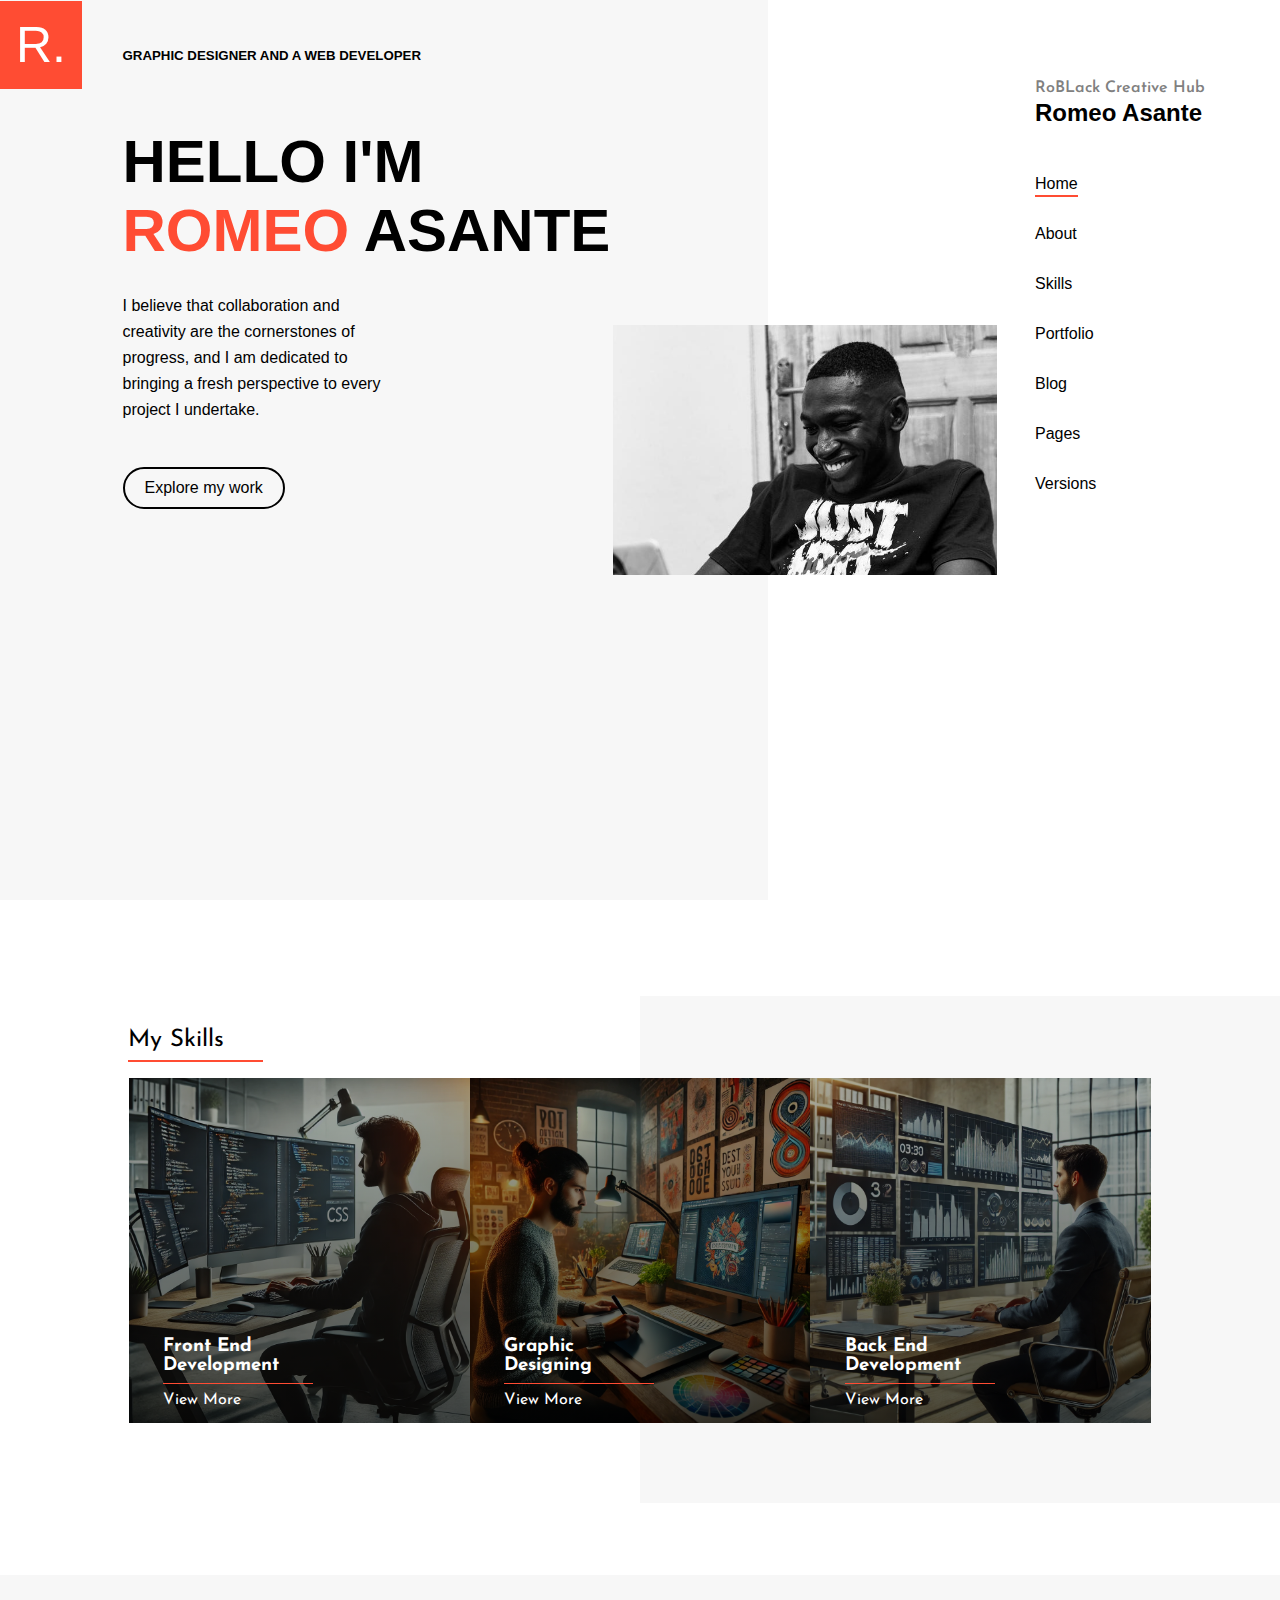
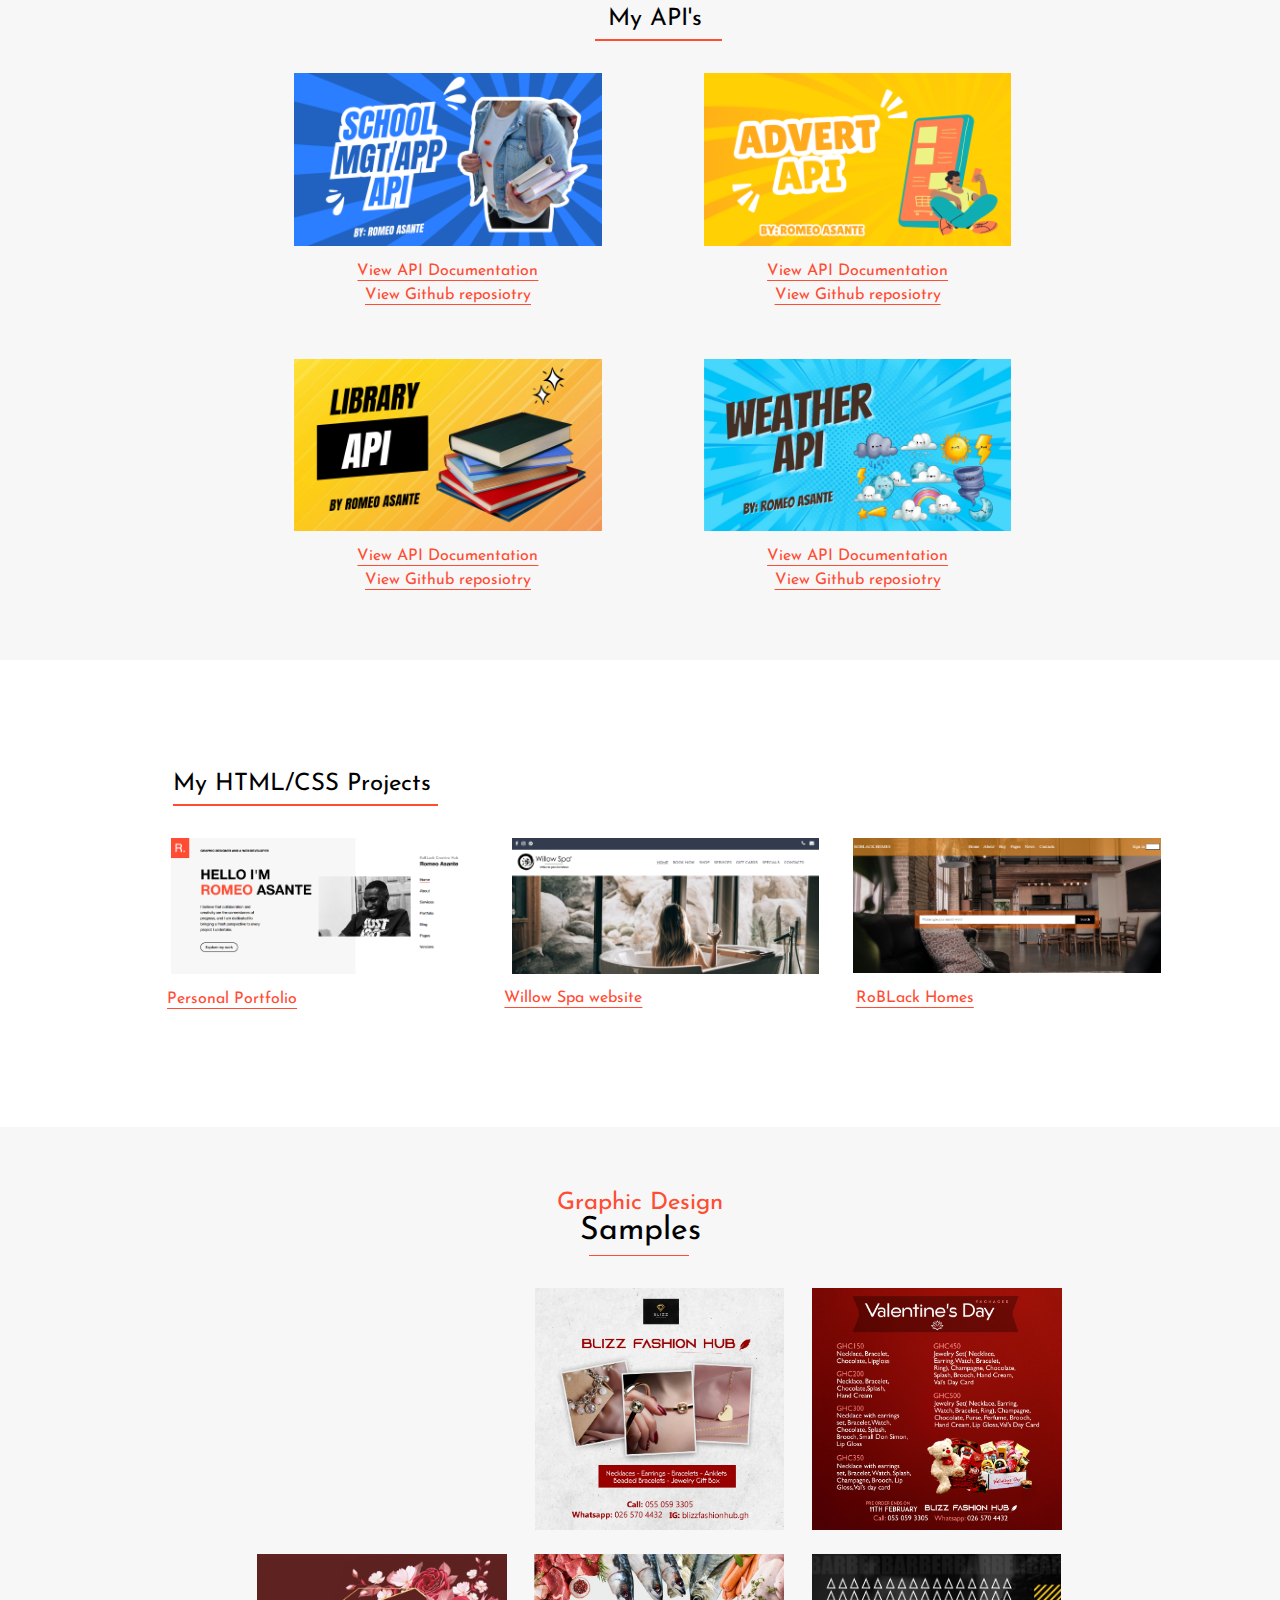
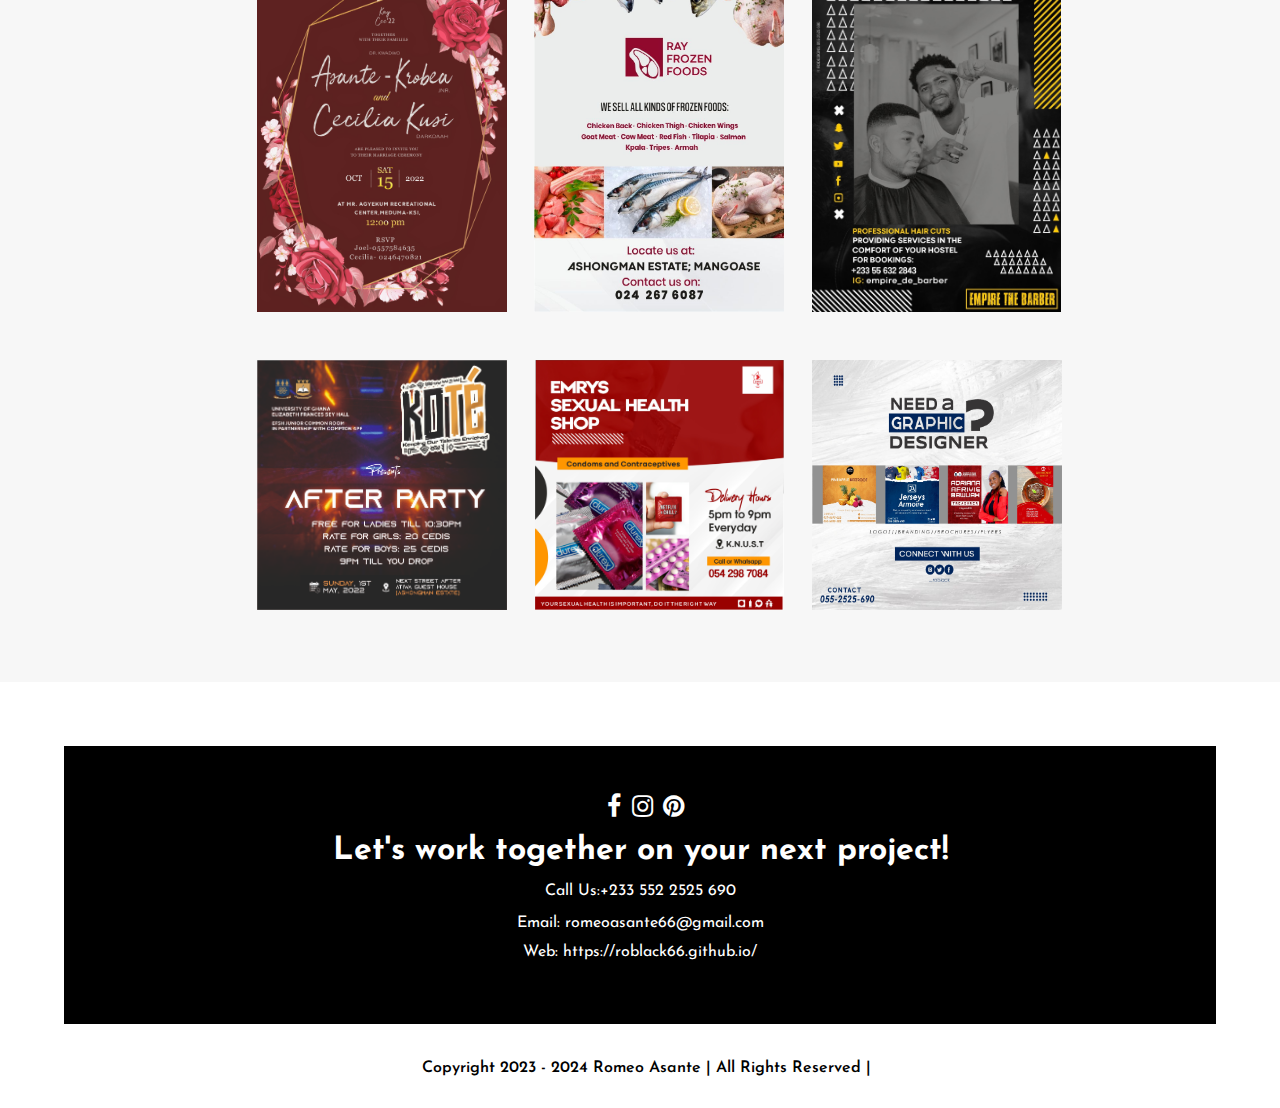
==== index.html @ 11f40201 "link target modified" ====
<!DOCTYPE html>
<html lang="en">

<head>
  <meta charset="UTF-8">
  <meta name="viewport" content="width=device-width, initial-scale=1.0">
  <link rel="stylesheet" href="./css/styles.css">
  <link href="https://fonts.cdnfonts.com/css/helvetica-neue-5" rel="stylesheet">
  <link href="https://fonts.googleapis.com/css2?family=Josefin+Sans:ital,wght@0,100..700;1,100..700&display=swap"
    rel="stylesheet">
  <link rel="stylesheet" href="https://cdnjs.cloudflare.com/ajax/libs/font-awesome/4.7.0/css/font-awesome.min.css">
  <title>Personal Portfolio</title>
</head>

<body>
  <section class="main-page">
    <div class="r-column">
      <span class="r-alphabet">R.</span>
    </div>
    <div class="text-column">
      <h5>GRAPHIC DESIGNER AND A WEB DEVELOPER</h5>
      <h1>HELLO I'M</h1>
      <h1> <span class="romeo">ROMEO</span> ASANTE</h1>
      <div class="brief-info">
        <p>I believe that collaboration and</p>
        <p>creativity are the cornerstones of</p>
        <p>progress, and I am dedicated to</p>
        <p>bringing a fresh perspective to every</p>
        <p>project I undertake.</p>
      </div>
      <button class="explore-work" onclick="document.getElementById('services').scrollIntoView({behavior: 'smooth'})">Explore my work</button>
    </div>
    <!-- <div class="hero-image-container"> -->
    <img class="hero-image" src="./assets/oerg.jpeg" alt="">
    <!-- </div> -->
    <div class="nav-column">
      <div class="creative">
        <h4>RoBLack Creative Hub</h4>
        <h2>Romeo Asante</h2>
      </div>
      <ul class="nav-items">
        <li class="list-item"><a href="#" class="active">Home</a></li>
        <li class="list-item"><a href="#">About</a></li>
        <li class="list-item"><a href="#">Skills</a></li>
        <li class="list-item"><a href="#">Portfolio</a></li>
        <li class="list-item"><a href="#">Blog</a></li>
        <li class="list-item"><a href="#">Pages</a></li>
        <li class="list-item"><a href="#">Versions</a></li>
      </ul>
    </div>
  </section>
  <!-- <section class="about-me">
    <img class="about-me-img" src="./assets/office img.jpeg" alt="">
    <div class="about-me-text">
      <h2>About me</h2>
      Hello I'm Romeo, a passionate web developer with a keen eye for creating beautiful and functional websites. with 2
      years of experience in the industry, i specialize in front-end development and love bringing designs to life.
    </div>
  </section> -->
  <section class="our-services" id="services">
    <h2>My Skills</h2>
    <hr class="skills-hr">
    <div class="three-images">
      <div class="img1">
        <a href="#front-end-projects">
          <div class="gradient"></div>
          <div class="text-overlay">
            <h3>Front End</h3>
            <h3>Development</h3>
            <hr>
            <p>View More</p>
          </div>
          <img class="zoom" src="./assets/img6.webp" alt="">
        </a>
      </div>
      <div class="img2">
        <a href="#graphic-design">
          <div class="gradient"></div>
          <div class="text-overlay">
            <h3>Graphic</h3>
            <h3>Designing</h3>
            <hr>
            <p>View More</p>
          </div>
          <img class="zoom" src="./assets/img7.png" alt="">
        </a>
      </div>
      <div class="img3">
        <a href="#backend-apis">
          <div class="gradient"></div>
          <div class="text-overlay">
            <h3>Back End</h3>
            <h3>Development</h3>
            <hr>
            <p>View More</p>
          </div>
          <img class="zoom" src="./assets/img10.webp" alt="">
        </a>
      </div>
    </div>
  </section>
  <div class="main-main" id="backend-apis">
    <div class="dev-main">
      <h2>My API's</h2>
      <hr class="services-hr">
      <div class="dev-port">
        <div class="first-dev">
          <img src="./assets/Blue White Modern Shocking YouTube Thumbnail.png" alt="">
          <a href="https://documenter.getpostman.com/view/39689182/2sAY547KNC" target="_blank">View API Documentation</a>
          <a href="https://github.com/Team-Skemishis/School-App-Backend" target="_blank">View Github reposiotry</a>
        </div>
        <div class="second-dev">
          <img src="./assets/Orange White Modern Daily Podcast YouTube Thumbnail.png" alt="">
          <a href="https://roblack66.github.io/willow-spa/" target="_blank">View API Documentation</a>
          <a href="https://github.com/web-architectx/advert-app-back" target="_blank">View Github reposiotry</a>
        </div>
        <div class="third-dev">
        </div>
      </div>
    </div>
    <div class="dev-main">
      <div class="dev-port">
        <div class="first-dev">
          <img src="./assets/Yellow and Black Modern How To Make YouTube Thumbnail.png" alt="">
          <a href="https://roblack66.github.io/" target="_blank">View API Documentation</a>
          <a href="https://github.com/web-architectx/library-app-backend" target="_blank">View Github reposiotry</a>
        </div>
        <div class="second-dev">
          <img src="./assets/Blue Minimalist YouTube Thumbnail.png" alt="">
          <a href="https://roblack66.github.io/willow-spa/" target="_blank"> View API Documentation</a>
          <a href="https://github.com/roblack66/ro-weather" target="_blank">View Github reposiotry</a>
        </div>
        <div class="third-dev">
        </div>
      </div>
    </div>
  </div>
  <div class="dev-main-project" id="front-end-projects">
    <h2>My HTML/CSS Projects</h2>
    <hr class="services-hr-project">
    <div class="dev-port-project">
      <div class="first-dev-project">
        <img src="./assets/Screenshot 2024-10-26 121437.png" alt="">
        <a href="https://roblack66.github.io/" target="_blank">Personal Portfolio</a>
      </div>
      <div class="second-dev-project">
        <img src="./assets/Screenshot 2024-10-26 121211.png" alt="">
        <a href="https://roblack66.github.io/willow-spa/" target="_blank">Willow Spa website</a>
      </div>
      <div class="third-dev-project">
        <img src="./assets/Screenshot 2024-10-26 121407.png" alt="">
        <a href="https://roblack66.github.io/real-estate-landing-page/" target="_blank">RoBLack Homes</a>
      </div>
    </div>
  </div>
  <section class="flyer-port" id="graphic-design">
    <h2>Graphic Design</h2>
    <h1>Samples</h1>
    <hr class="gallery-hr">
    <div class="main-set">
      <div class="first-set">
        <img class="port-image" src="./assets/p1.jpg" alt="">
        <img class="port-image" src="./assets/p2.jpg" alt="">
        <img class="port-image" src="./assets/SEFINI.jpg" alt="">
      </div>
      <div class="third-set">
        <img class="port-image-tall" src="./assets/p9.jpg" alt="">
        <img class="port-image-tall" src="./assets/p4.jpeg" alt="">
        <img class="port-image-tall" src="./assets/p5.JPG" alt="">
      </div>
      <div class="first-set">
        <img class="port-image" src="./assets/REYE.jpg" alt="">
        <img class="port-image" src="./assets/TRHRTHTR.jpg" alt="">
        <img class="port-image" src="./assets/p3.jpeg" alt="">
      </div>



    </div>


  </section>






  <section class="contact-us">
    <div class="social-icons">
      <a href="#" class="social-icons" target="_blank"><i class="fa fa-facebook-f" style="font-size:25px;color:white"></i></i></a>
      <a href="#" class="social-icons" target="_blank"><i class="fa fa-instagram" style="font-size:25px;color:white"></i></a>
      <a href="#" class="social-icons" target="_blank"><i class="fa fa-pinterest" style="font-size:25px;color:white"></i></a>
    </div>
    <h1>Let's work together on your next project!</h1>
    <p>Call Us:+233 552 2525 690</p>
    <p class="mail">Email: romeoasante66@gmail.com</p>
    <a href="https://roblack66.github.io/" target="_blank">Web: https://roblack66.github.io/</a>
  </section>
  <footer>
    <div class="f-info">
      <p>Copyright 2023 - 2024 Romeo Asante | All Rights Reserved |</p>
      <!-- <div class="social-icons">
          <a href="#" class="social-icons"><i class="fa fa-facebook-f" style="font-size:20px;color:black"></i></i></a>
          <a href="#" class="social-icons"><i class="fa fa-instagram" style="font-size:20px;color:black"></i></a>
          <a href="#" class="social-icons"><i class="fa fa-pinterest" style="font-size:20px;color:black"></i></a>
        </div> -->
    </div>
  </footer>
</body>

</html>
---- css/styles.css ----
* {
    margin: 0;
    padding: 0;

}

html, body {
    max-width: 100%;
    overflow-x: hidden;
}

.main-page {
    display: flex;
    justify-content: space-between;
    width: 100%;
    height: 100vh;
    font-family: 'Helvetica Neue', sans-serif;
    background: linear-gradient(to right, #F7F7F7 60%, white 40%);
    position: relative;
} 

.r-column{
    width: 10%;
    /* background-color: #F7F7F7; */
    padding-top: 1rem;
}

.r-alphabet{
    background-color: #FF4C33;
    font-size: 50px;
    padding-right: 1rem;
    padding-left: 1rem;
    padding-top: 1rem;
    padding-bottom: 1rem;
    color: white;

}

.text-column {
    width: 40%;
    /* background-color: #F7F7F7; */
    position: relative;
    z-index: 2;
}

.romeo{
    color: #FF4C33;
}


.hero-image{
    width: 30%;
    object-fit:contain;
    justify-content: left;
    margin: auto;
    margin-right:3% ;
    

}

.hero-image img{
    width: 100%;
    
}

.nav-column {
    width: 20%;
    /* background-color: F7F7F7; */
    justify-content: left;
    /* background-color: white; */
}

.nav-column h2{
    /* margin-bottom: 3rem; */
    /* margin-top: 6rem; */
}

.creative{
    margin-bottom: 3rem;
    margin-top: 5rem;
}

.creative h4{
    color: gray;
    padding-bottom: 0.2rem;
    font-family: "Josefin Sans", sans-serif;
    font-optical-sizing: auto;
    font-weight: 600;
    font-style: normal;
}

.nav-column a{
    text-decoration: none;
    color: black;
}

.list-item{
    list-style-type: none;
    padding-bottom: 2rem;
}

.list-item a{
    position: relative;
}

.list-item a::after {
    content: ''; /* Empty content for the underline */
    display: block;
    width: 0; /* Initially no width */
    height: 2px; /* Height of the underline */
    background-color: #FF4C33; /* Color of the underline */
    transition: width 0.3s; /* Smooth transition */
    position: absolute;
    bottom: -5px; /* Position at the bottom of the link */
    left: 0;
  }

  .nav-items .list-item a:hover::after,
.nav-items .list-item a.active::after {
  width: 100%; /* Full width on hover or when active */
}

.nav-items .list-item a.active {
    color:  #000000; /* Change color of active link */
  }

.text-column h5{
    padding-top: 3rem;
    padding-bottom: 4rem;
}

.text-column h1{
    font-size: 45pt;
}

.text-column p{
    padding-bottom: 0.5rem;
}

.brief-info{
    padding-top: 2rem;
    padding-bottom: 2.5rem;
}

.explore-work{
    background-color: #F7F7F7;
    padding: 10px 20px;
    font-size: 16px;
    border: 2px solid #000;
    background-color: transparent;
    color: #000;
    border-radius: 30px;
    cursor: pointer;
    transition: background-color 0.3s ease, color 0.3s ease;
    font-family:'Helvetica Neue', sans-serif;
}

.explore-work:hover{
    opacity: 0.9;
    transform: scale(1.1);
    transition: 1.5s ease;
}

/* .about-me{
    display: flex;
    width: 100%;
    margin-top: 6rem;
    background-color: #F7F7F7;
    padding-top: 3rem;
    padding-bottom: 3rem;
} */

/* .about-me-text{
    width: 50%;
    margin-right: 5%;
    
}

.about-me-img{
    display: flex;
    width: 50%;
    margin-left: 5%;
    object-fit: contain;
    height: 70vh;
    
} */

.our-services{
    background: linear-gradient(to right, white 50%, #F7F7F7 50%);
    margin-top: 6rem;
    padding-bottom: 5rem;
    padding-top: 2rem;
    margin-bottom: 4.5rem;
}

.our-services h2{
    padding-left: 10%;
    /* padding-bottom: 3rem; */
    font-family: "Josefin Sans", sans-serif;
    font-optical-sizing: auto;
    font-weight: 400;
    font-style: normal;
}

.three-images{
    display: flex;
    width: 80%;
    object-fit: contain;
    justify-content: center;
    margin: auto;
    /* position: relative; 
    justify-content: center; */
}

.three-images img{
    width: 100%;
    height: 65vh;
}

.img1{
    width: 33.3%;
    object-fit: contain;
    position: relative;
    

}

.img1 img {
    height: 100%;
}

.img2{
    width: 33.3%;
    object-fit: contain;
    position: relative;
}

.img2 img {
    height: 100%;
}

.img3{
    width: 33.3%;
    object-fit: contain;
    position: relative;
}

.img3 img {
    height: 100%;
}

.text-overlay{
    position: absolute;
    bottom: 0;
    left: 10%;
    right: 0;
    top: 75%;
    color: white;
    font-family: "Josefin Sans", sans-serif;
    font-optical-sizing: auto;
    font-weight: 400;
    font-style: normal;
    z-index: 2;
   
}

.gradient{
    position: absolute;
    bottom: 0;
    left: 0;
    right: 0;
    height: 100%;
    background: linear-gradient(0deg, rgba(0, 0, 0, 0.699),rgba(0, 0, 0, 0.322));
    z-index: 1;
}

.img1:hover{
    opacity: 0.9;
    transform: scale(0.9);
    transition: 1.5s ease;
}
.img2:hover{
    opacity: 0.9;
    transform: scale(0.9);
    transition: 1.5s ease;
}
.img3:hover{
    opacity: 0.9;
    transform: scale(0.9);
    transition: 1.5s ease;
}

.contact-us{
    background-color: black;
    text-align: center;
    padding-bottom: 4rem;
    padding-top: 3rem;
    color: white;
    font-family: "Josefin Sans", sans-serif;
    font-optical-sizing: auto;
    font-weight: 400;
    font-style: normal;
    width: 90%;
    justify-content: center;
    margin: auto;
}

.contact-us a{
    text-decoration: none;
    color: white;
}

.contact-us p{
    padding-top: 1rem;
}

.mail{
    margin-bottom: 0.8rem;
}

hr{
    border: none;
    border-top: 1px solid #FF4C33;
    width: 150px;
    margin-top: 0.5rem;
}

.text-overlay p{
    margin-top: 0.5rem;
}

.f-info{
    background-color: white;
    padding-bottom: 2rem;
    font-family: "Josefin Sans", sans-serif;
    font-optical-sizing: auto;
    font-weight: 600;
    font-style: normal;
    display: flex;
    justify-content: space-between;
    padding-top: 2.3rem;
    padding-left: 33%;
    padding-right: 30%;
    color: #000;
}

.social-icons{
    padding-bottom: 1rem;
    padding-left: 0.5%;
}

.main-set{
    margin-top: 1rem;
}

.first-set{
    display: flex;
    justify-content:space-around;
    width: 65%;
    object-fit: contain;
    margin-left: 20%;
    margin-bottom: 1.5rem;
    padding-top: 1rem;


}

.first-set img{
    padding-right: 3%;
}

.third-set{
    display: flex;
    justify-content: space-around;
    object-fit: contain;
    width: 65%;
    margin-left: 19%;
}

.third-set img{
    padding-bottom: 2rem;
}

.port-image{
    width: 30%;
}

.port-image-tall{
    width: 30%;
}

.flyer-port{
    background-color: #F7F7F7;
    padding-top: 4rem;
    padding-bottom: 3rem;
    margin-bottom: 4rem;
}

.flyer-port h1{
    text-align: center;
    font-family: "Josefin Sans", sans-serif;
    font-optical-sizing: auto;
    font-weight: 400;
    font-style: normal;
}

.flyer-port h2{
    font-family: "Josefin Sans", sans-serif;
    font-optical-sizing: auto;
    font-weight: 400;
    font-style: normal;
    text-align: center;
    color: #FF4C33;
}

.services-hr{
    border: none;
    border-top: 2.5px solid #FF4C33;
    width: 127px;
    margin-left: 46.5%;
    padding-bottom: 1rem;
}

.services-hr-project{
    border: none;
    border-top: 2.5px solid #FF4C33;
    width: 265px;
    margin-left: 13.5%;
    padding-bottom: 1rem;
}
.skills-hr{
    border: none;
    border-top: 2.5px solid #FF4C33;
    width: 135px;
    margin-left: 10%;
    padding-bottom: 1rem;
}

.gallery-hr{
    border: none;
    border-top: 1.5px solid #FF4C33;
    width: 100px;
    margin-left: 46%;
}

.dev-port{
    display: flex;
    justify-content: space-around;
    width: 80%;
    object-fit: contain;
    padding-left: 23%;
    padding-top: 1rem;
}

.dev-port-project{
    display: flex;
    justify-content: space-around;
    width: 80%;
    object-fit: contain;
    /* padding-left: 23%; */
    padding-top: 1rem;
}

.dev-port a{
    display: block;
    padding-bottom: 0.5rem;
}
.dev-port-project a{
    display: block;
    padding-bottom: 0.5rem;
    margin-left: 40%;
}

.dev-port img{
    width: 100%;
    padding-bottom: 0.8rem; 
}
.dev-port-project img{
    width: 100%;
    padding-bottom: 0.8rem; 
    margin-left: 50%;
}

.first-dev{
    width: 30%;
    padding-right: 10%;
    object-fit: contain;
}
.first-dev-project{
    width: 30%;
    object-fit: contain;
}
.second-dev{
    width: 30%;
    object-fit: contain;
}
.second-dev-project{
    width: 30%;
    object-fit: contain;
}
.third-dev{
    width: 30%;
    object-fit: contain;
}
.third-dev-project{
    width: 30%;
    object-fit: contain;
}

.dev-main{
    margin-bottom: 2rem;

    
    
}

.main-main{
    margin-bottom: 7rem;
    padding-bottom: 2rem;
    padding-top: 2rem;
    background: linear-gradient(to right, #F7F7F7 60%, #F7F7F7 40%)
}

.dev-main-project{
    margin-bottom: 7rem;
    
}

.dev-main h1{
    text-align: left;
    font-family: "Josefin Sans", sans-serif;
    font-optical-sizing: auto;
    font-weight: 400;
    font-style: normal;
}
.dev-main-project h1{
    text-align: left;
    font-family: "Josefin Sans", sans-serif;
    font-optical-sizing: auto;
    font-weight: 400;
    font-style: normal;
}

.dev-main a{
    list-style-type: none;
    /* text-decoration: none; */
    font-family: "Josefin Sans", sans-serif;
    font-optical-sizing: auto;
    font-weight: 400;
    font-style: normal;
    text-align: center;
    color: #FF4C33;
    text-underline-offset: 0.3rem;
}
.dev-main-project a{
    list-style-type: none;
    /* text-decoration: none; */
    font-family: "Josefin Sans", sans-serif;
    font-optical-sizing: auto;
    font-weight: 400;
    font-style: normal;
    text-align: center;
    color: #FF4C33;
    text-underline-offset: 0.3rem;
}

.dev-main h2{
    padding-left: 10%;
    /* padding-bottom: 3rem; */
    font-family: "Josefin Sans", sans-serif;
    font-optical-sizing: auto;
    font-weight: 400;
    font-style: normal;
    padding-left: 47.5%;
}

.dev-main-project h2{
    padding-left: 13.5%;
    /* padding-bottom: 3rem; */
    font-family: "Josefin Sans", sans-serif;
    font-optical-sizing: auto;
    font-weight: 400;
    font-style: normal;
    /* padding-left: 47.5%; */
}

/* Add these media queries at the end of your existing CSS file */

/* For tablets and smaller desktops (max-width: 1024px) */
@media screen and (max-width: 1024px) {
    .main-page {
        flex-direction: column;
        height: auto;
        background: #F7F7F7;
    }

    .r-column, .nav-column {
        width: 100%;
        text-align: center;
        padding: 1rem 0;
    }

    .text-column {
        width: 90%;
        margin: 0 auto;
        text-align: center;
    }

    .hero-image {
        width: 60%;
        margin: 2rem auto;
    }

    .three-images {
        flex-direction: column;
        width: 90%;
    }

    .img1, .img2, .img3 {
        width: 100%;
        margin-bottom: 2rem;
    }

    .dev-port, .dev-port-project {
        flex-direction: column;
        padding-left: 0;
        width: 90%;
        margin: 0 auto;
    }

    .first-dev, .second-dev, .third-dev,
    .first-dev-project, .second-dev-project, .third-dev-project {
        width: 100%;
        margin-bottom: 2rem;
    }

    .dev-port-project img {
        margin-left: 0;
    }

    .dev-port-project a {
        margin-left: 0;
        text-align: center;
    }

    .first-set, .third-set {
        flex-direction: column;
        width: 90%;
        margin: 0 auto;
    }

    .port-image, .port-image-tall {
        width: 100%;
        margin-bottom: 1rem;
    }

    .f-info {
        padding-left: 5%;
        padding-right: 5%;
        width: 90%;
        flex-wrap: wrap;
        justify-content: center;
    }

    .dev-port, .dev-port-project {
        width: 90%;
        margin: 0 auto;
        padding: 0;
    }

    .dev-main-project img {
        width: 100%;
        margin-left: 0;
    }

    .three-images img {
        height: auto;
    }
}

/* For mobile devices (max-width: 768px) */
@media screen and (max-width: 768px) {
    .text-column h1 {
        font-size: 32pt;
    }

    .nav-column {
        padding: 1rem;
    }

    .creative {
        margin-top: 2rem;
        margin-bottom: 2rem;
    }

    .nav-items {
        display: flex;
        flex-direction: column;
        align-items: center;
    }

    .list-item {
        padding-bottom: 1rem;
    }

    .f-info {
        padding: 1rem;
        text-align: center;
    }

    .services-hr, .skills-hr, .gallery-hr {
        margin-left: auto;
        margin-right: auto;
    }

    .our-services h2,
    .dev-main h2,
    .dev-main-project h2 {
        text-align: center;
        padding-left: 0;
    }

    .contact-us {
        width: 100%;
        padding: 2rem 0;
    }

    .main-page {
        padding: 1rem;
        width: auto;
    }

    .contact-us {
        width: auto;
        padding: 2rem 1rem;
    }

    .our-services {
        width: 100%;
        padding: 2rem 0;
    }
}

/* For very small devices (max-width: 480px) */
@media screen and (max-width: 480px) {
    .text-column h1 {
        font-size: 24pt;
    }

    .hero-image {
        width: 80%;
    }

    .explore-work {
        padding: 8px 16px;
        font-size: 14px;
    }

    .r-alphabet {
        font-size: 36px;
    }

    .f-info {
        font-size: 12px;
    }

    .text-column {
        padding: 0 1rem;
    }

    .services-hr-project, .services-hr {
        margin-left: auto;
        margin-right: auto;
        width: 80%;
    }
}

/* Fix for smooth scrolling on all devices */
html {
    scroll-behavior: smooth;
}

/* Fix for image links */
.img1 a, .img2 a, .img3 a {
    display: block;
    width: 100%;
    height: 100%;
    text-decoration: none;
    color: inherit;
}

/* Add these rules to maintain styling for the clickable area */
.img1 a {
    text-decoration: none;
    color: inherit;
    display: block;
    width: 100%;
    height: 100%;
    position: relative;
}

.img1 a:hover {
    cursor: pointer;
}

/* Ensure the gradient and text overlay work with the link */
.img1 a .gradient,
.img1 a .text-overlay {
    position: absolute;
}

/* Keep the hover effect working */
.img1:hover {
    opacity: 0.9;
    transform: scale(0.9);
    transition: 1.5s ease;
}

/* Add these rules to maintain styling for img2 clickable area */
.img2 a {
    text-decoration: none;
    color: inherit;
    display: block;
    width: 100%;
    height: 100%;
    position: relative;
}

.img2 a:hover {
    cursor: pointer;
}

/* Ensure the gradient and text overlay work with the link */
.img2 a .gradient,
.img2 a .text-overlay {
    position: absolute;
}

/* Keep the hover effect working */
.img2:hover {
    opacity: 0.9;
    transform: scale(0.9);
    transition: 1.5s ease;
}

/* Add these rules to maintain styling for img3 clickable area */
.img3 a {
    text-decoration: none;
    color: inherit;
    display: block;
    width: 100%;
    height: 100%;
    position: relative;
}

.img3 a:hover {
    cursor: pointer;
}

/* Ensure the gradient and text overlay work with the link */
.img3 a .gradient,
.img3 a .text-overlay {
    position: absolute;
}

/* Keep the hover effect working */
.img3:hover {
    opacity: 0.9;
    transform: scale(0.9);
    transition: 1.5s ease;
}
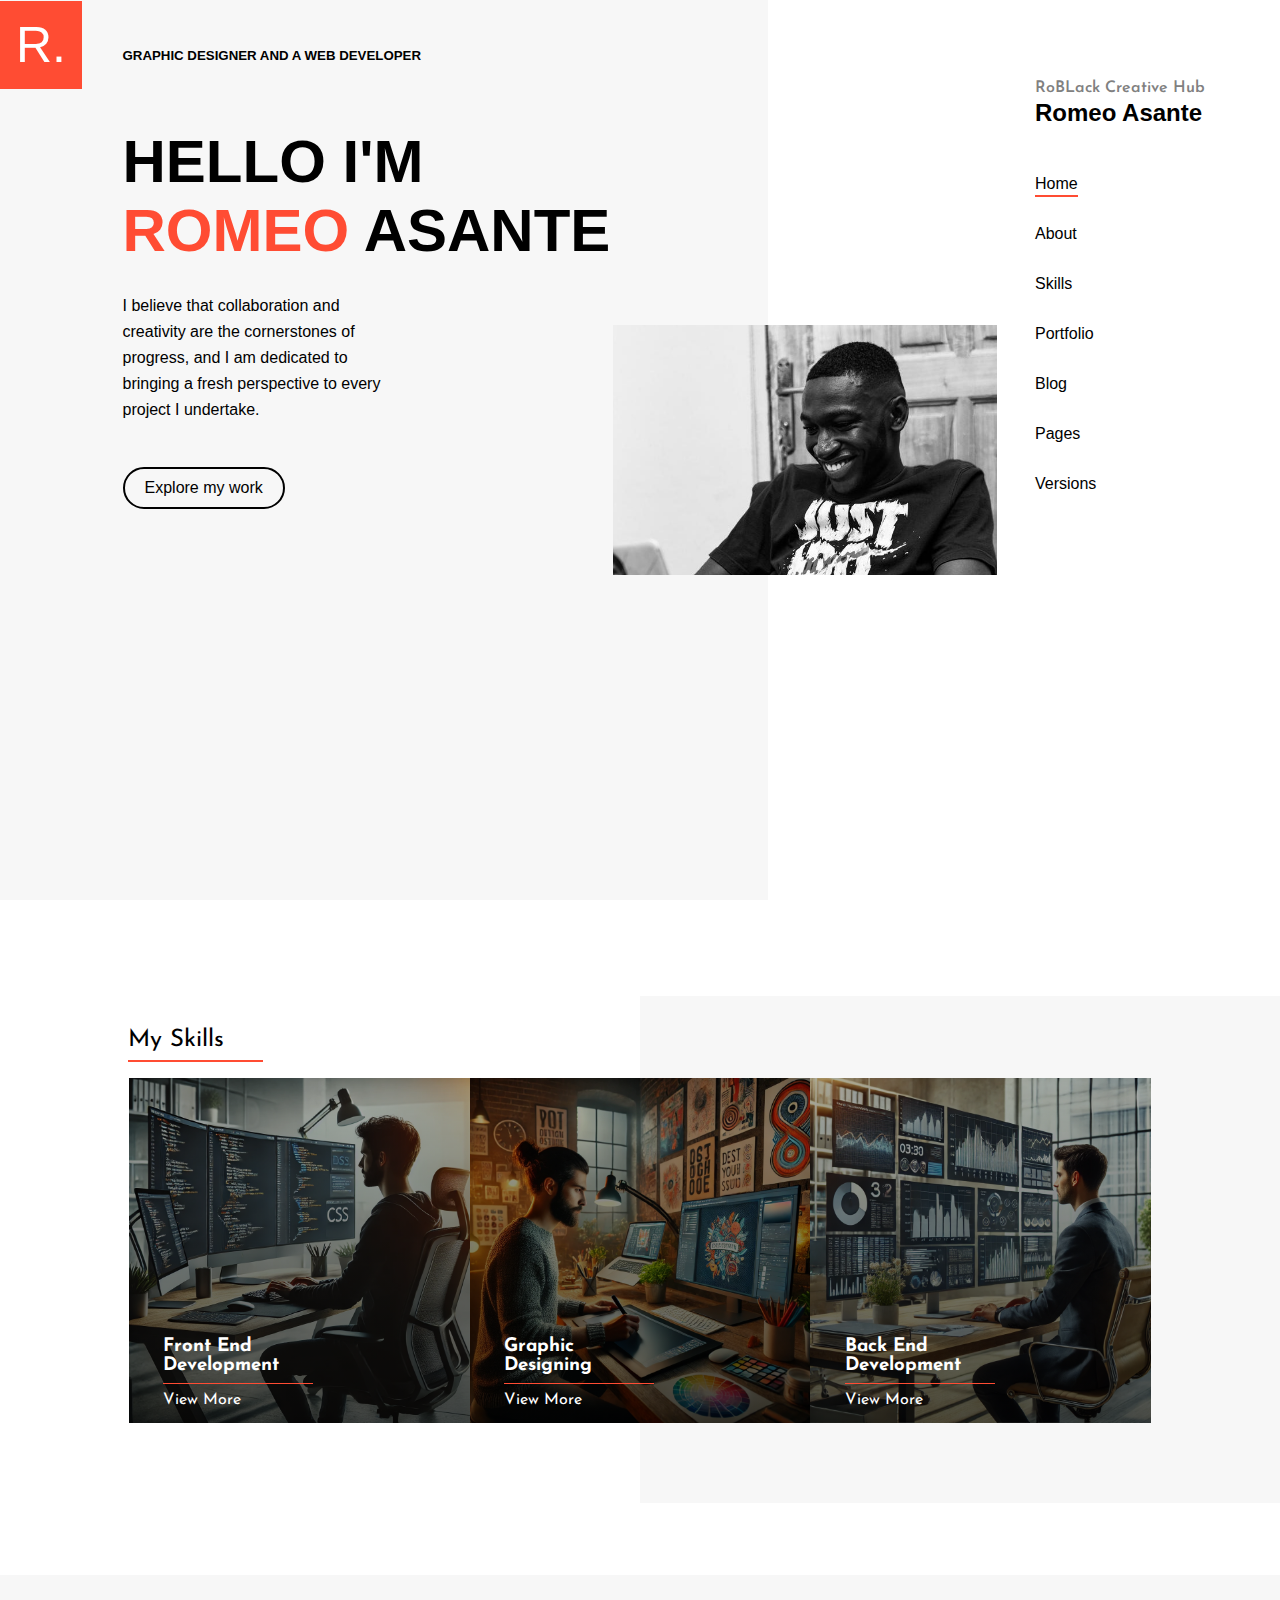
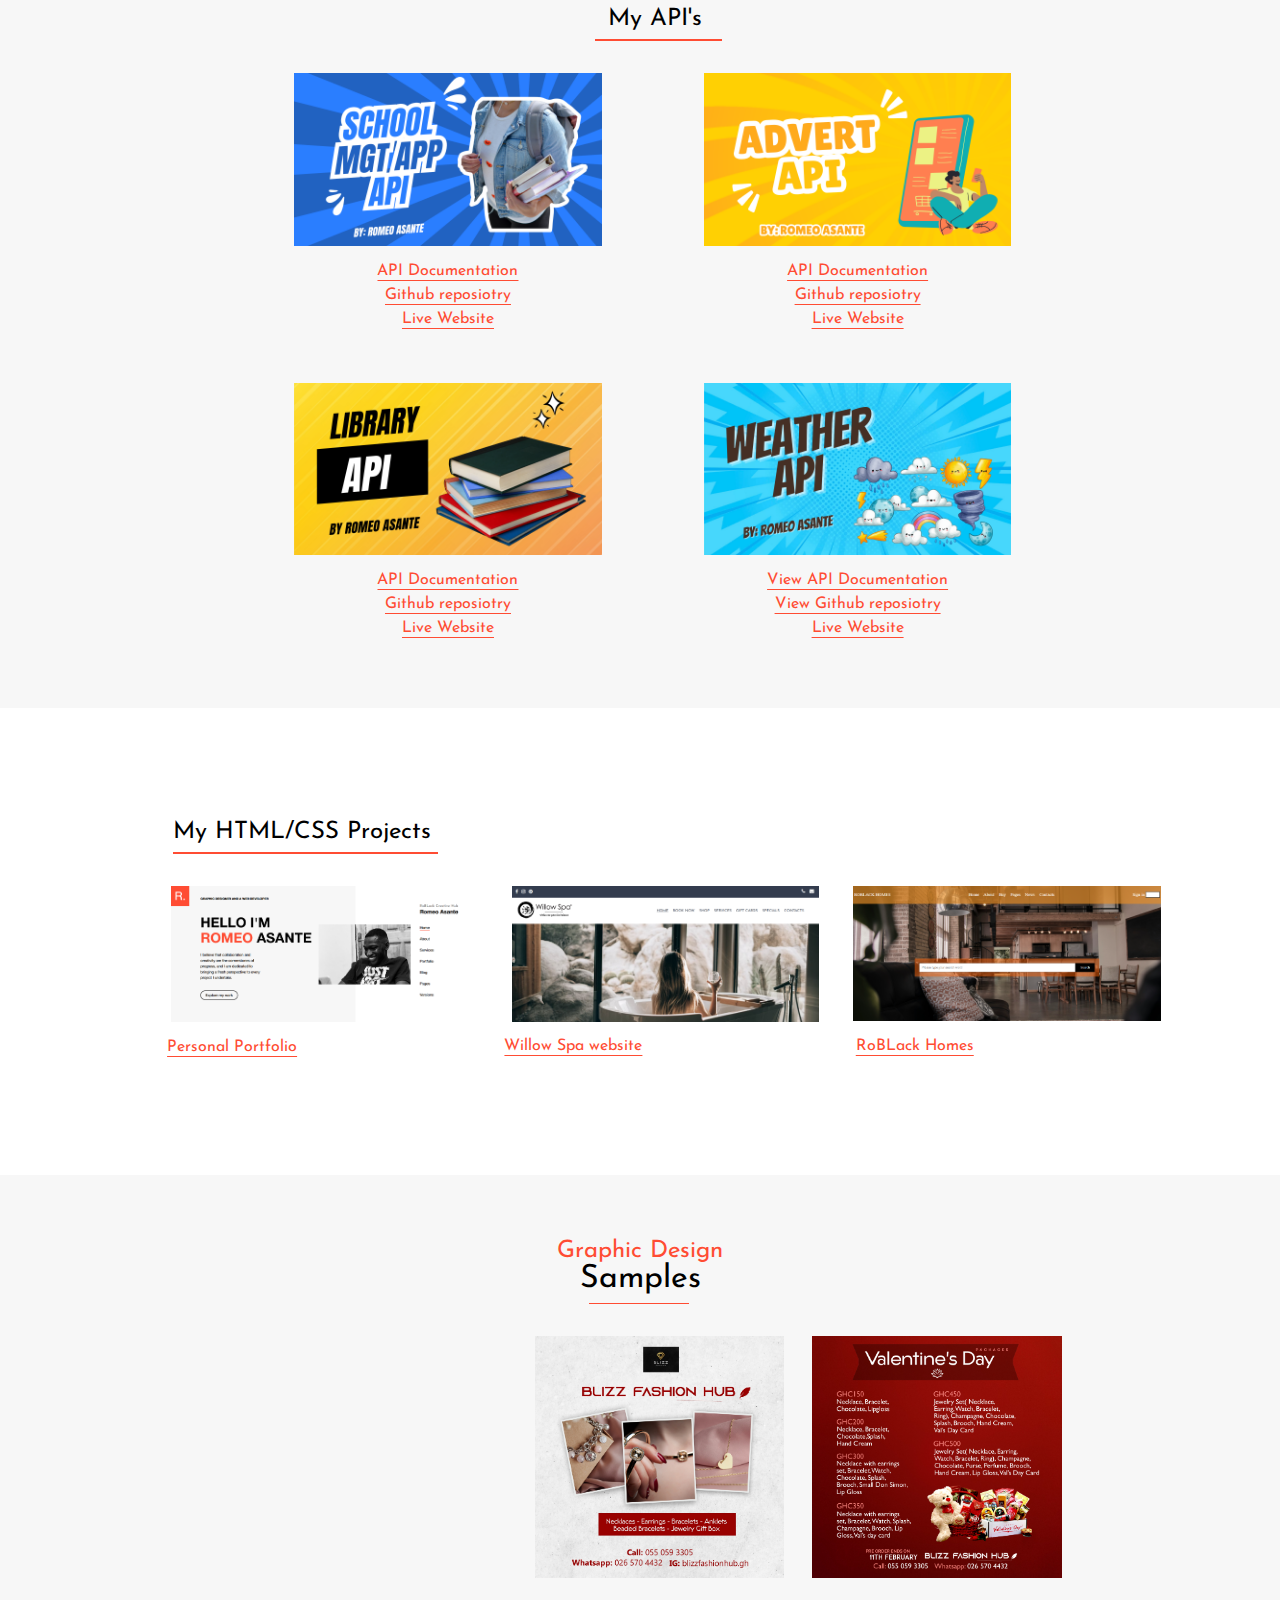
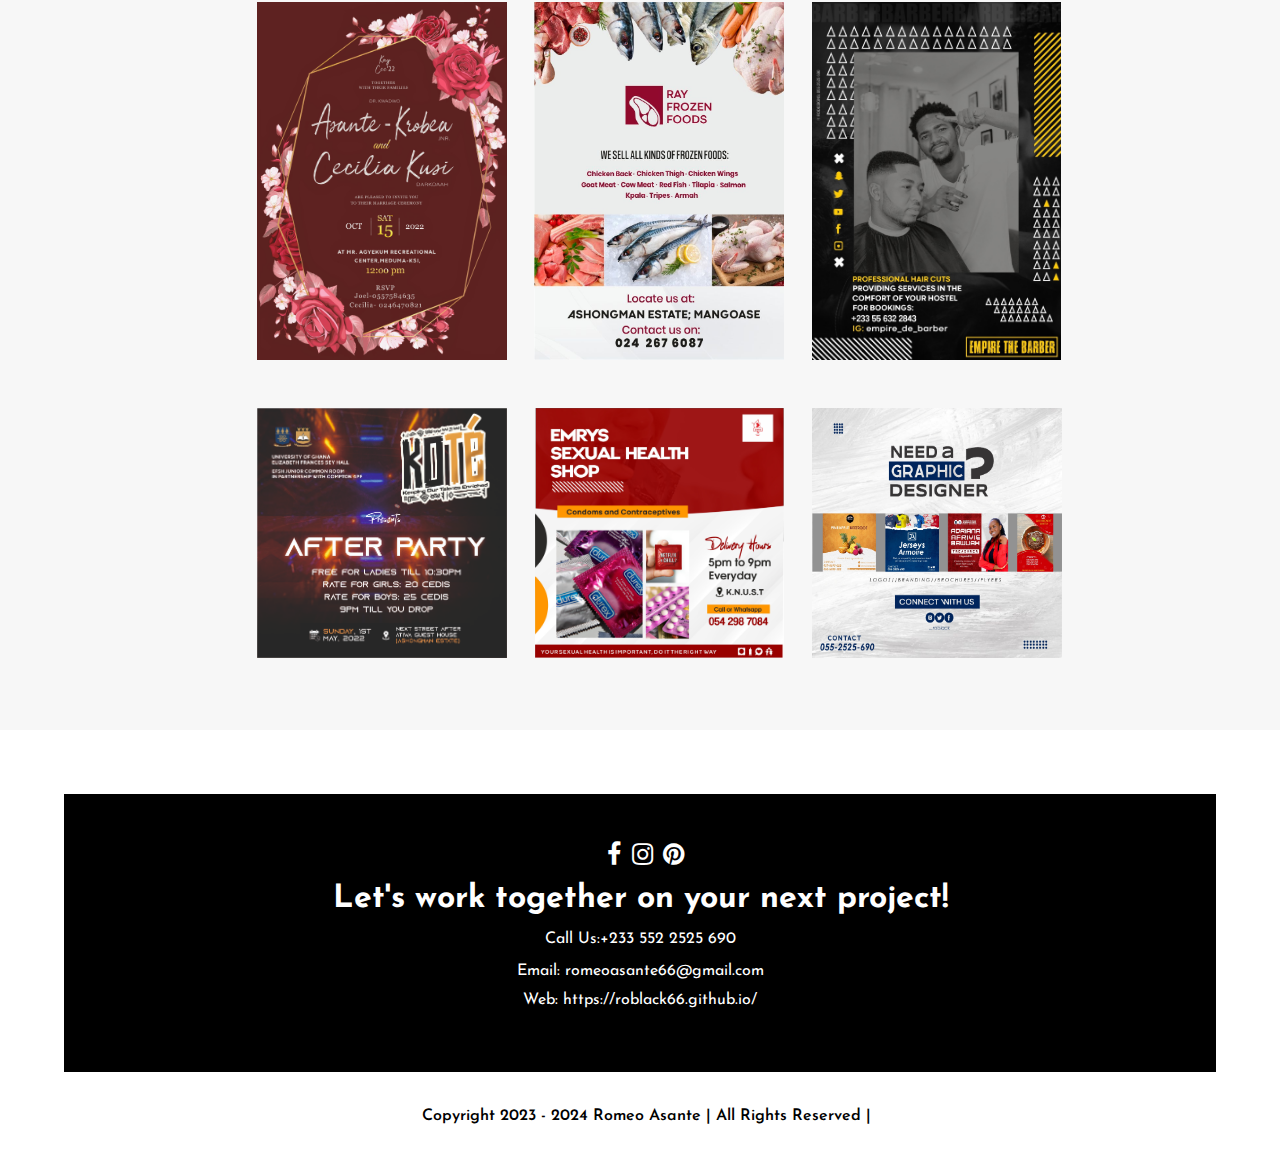
==== commit e824a194: "live website link added" ====
--- a/index.html
+++ b/index.html
@@ -106,13 +106,15 @@
       <div class="dev-port">
         <div class="first-dev">
           <img src="./assets/Blue White Modern Shocking YouTube Thumbnail.png" alt="">
-          <a href="https://documenter.getpostman.com/view/39689182/2sAY547KNC" target="_blank">View API Documentation</a>
-          <a href="https://github.com/Team-Skemishis/School-App-Backend" target="_blank">View Github reposiotry</a>
+          <a href="https://documenter.getpostman.com/view/39689182/2sAY547KNC" target="_blank">API Documentation</a>
+          <a href="https://github.com/Team-Skemishis/School-App-Backend" target="_blank">Github reposiotry</a>
+          <a href="https://schoolmgtwebapp.netlify.app/" target="_blank">Live Website</a>
         </div>
         <div class="second-dev">
           <img src="./assets/Orange White Modern Daily Podcast YouTube Thumbnail.png" alt="">
-          <a href="https://roblack66.github.io/willow-spa/" target="_blank">View API Documentation</a>
-          <a href="https://github.com/web-architectx/advert-app-back" target="_blank">View Github reposiotry</a>
+          <a href="https://documenter.getpostman.com/view/38771455/2sAXxY59Pj" target="_blank">API Documentation</a>
+          <a href="https://github.com/web-architectx/advert-app-back" target="_blank">Github reposiotry</a>
+          <a href="https://advert-app-mest.netlify.app" target="_blank">Live Website</a>
         </div>
         <div class="third-dev">
         </div>
@@ -122,13 +124,15 @@
       <div class="dev-port">
         <div class="first-dev">
           <img src="./assets/Yellow and Black Modern How To Make YouTube Thumbnail.png" alt="">
-          <a href="https://roblack66.github.io/" target="_blank">View API Documentation</a>
-          <a href="https://github.com/web-architectx/library-app-backend" target="_blank">View Github reposiotry</a>
+          <a href="https://documenter.getpostman.com/view/38771455/2sAYQgfng8" target="_blank">API Documentation</a>
+          <a href="https://github.com/web-architectx/library-app-backend" target="_blank">Github reposiotry</a>
+          <a href="https://github.com/web-architectx/library-app-backend" target="_blank">Live Website</a>
         </div>
         <div class="second-dev">
           <img src="./assets/Blue Minimalist YouTube Thumbnail.png" alt="">
           <a href="https://roblack66.github.io/willow-spa/" target="_blank"> View API Documentation</a>
           <a href="https://github.com/roblack66/ro-weather" target="_blank">View Github reposiotry</a>
+          <a href="https://roblack66.github.io/ro-weather/" target="_blank">Live Website</a>
         </div>
         <div class="third-dev">
         </div>
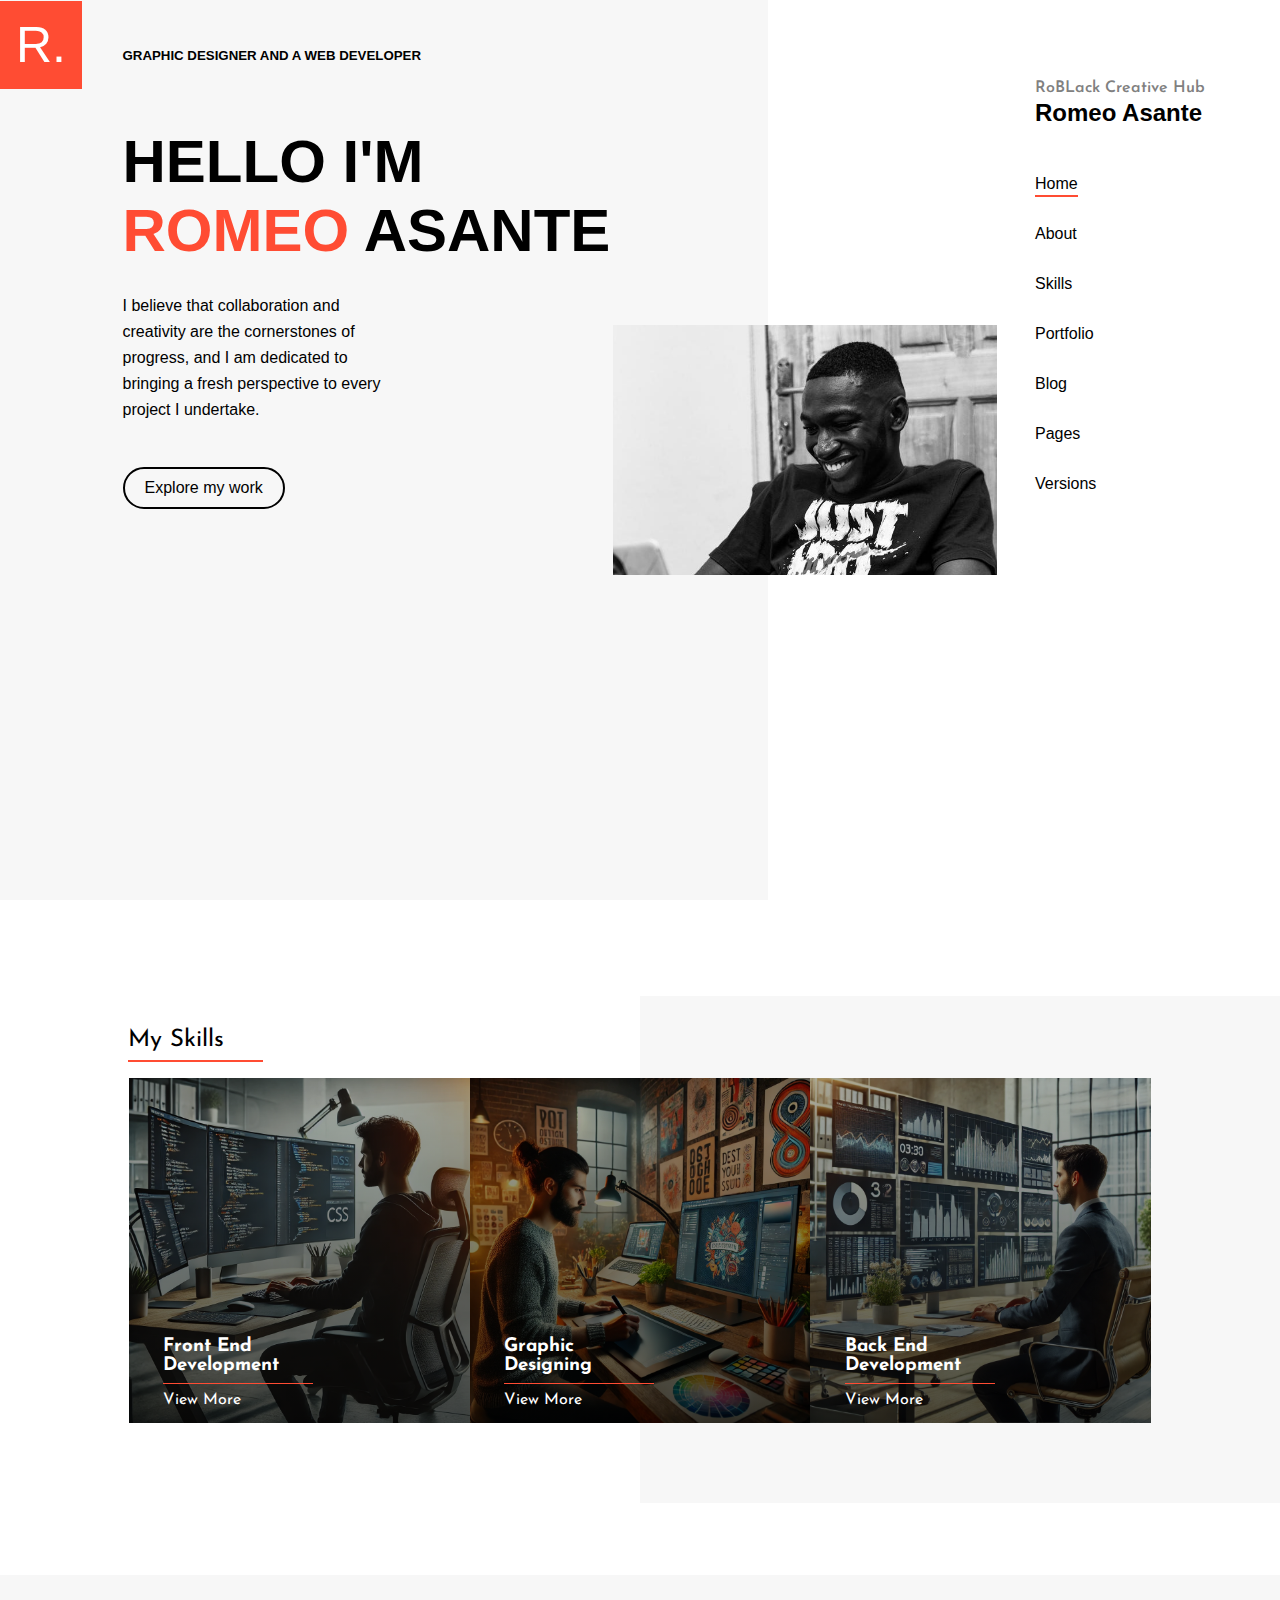
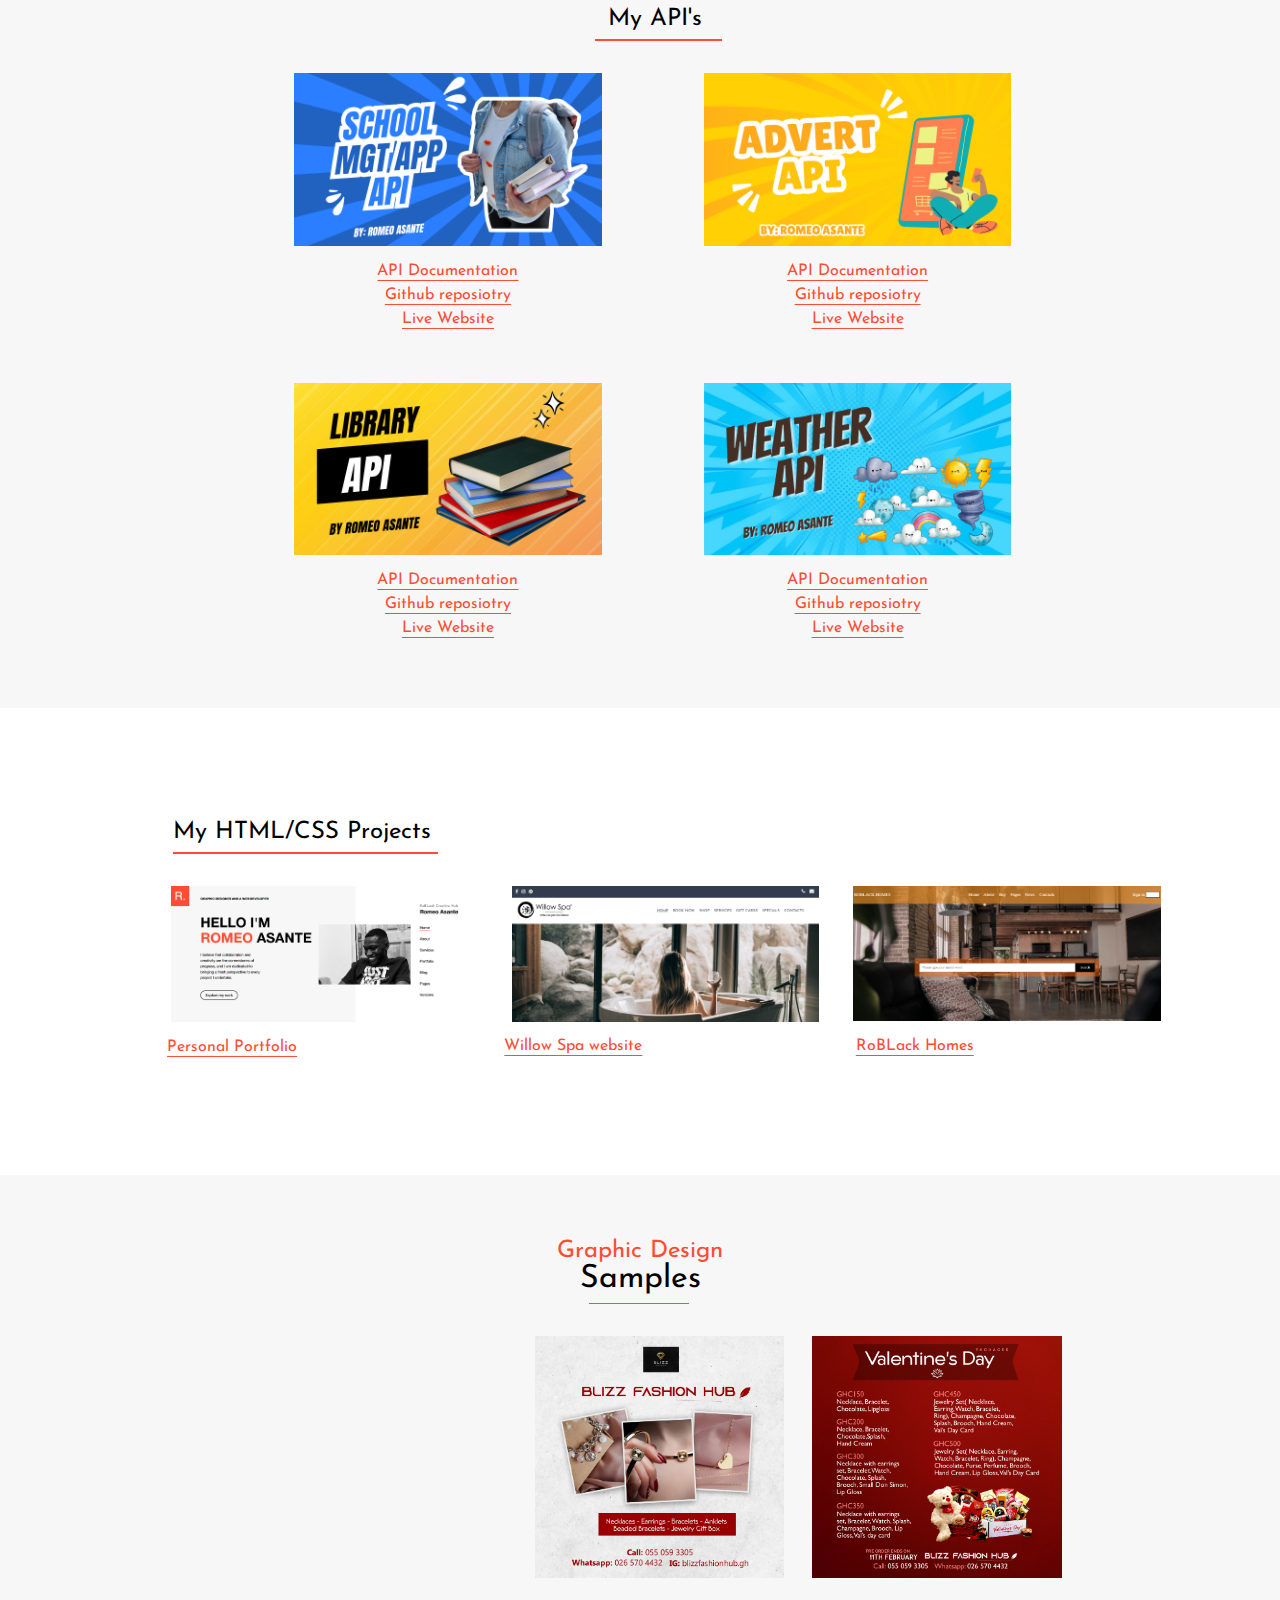
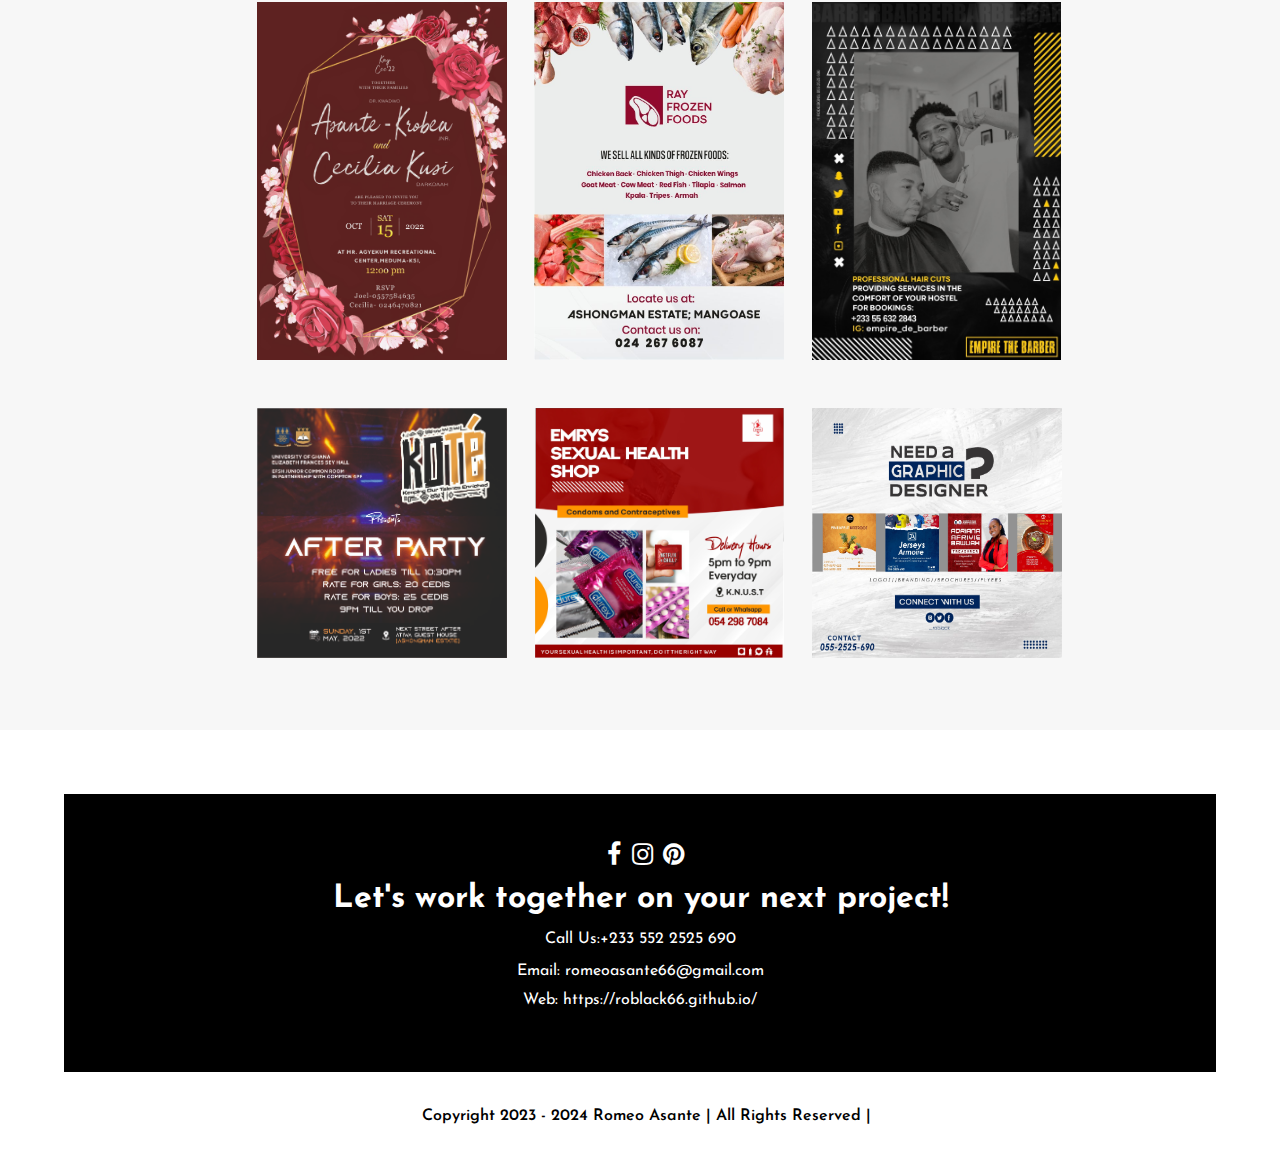
==== commit 59b3fb80: "Link names updated" ====
--- a/index.html
+++ b/index.html
@@ -130,8 +130,8 @@
         </div>
         <div class="second-dev">
           <img src="./assets/Blue Minimalist YouTube Thumbnail.png" alt="">
-          <a href="https://roblack66.github.io/willow-spa/" target="_blank"> View API Documentation</a>
-          <a href="https://github.com/roblack66/ro-weather" target="_blank">View Github reposiotry</a>
+          <a href="https://roblack66.github.io/willow-spa/" target="_blank">API Documentation</a>
+          <a href="https://github.com/roblack66/ro-weather" target="_blank">Github reposiotry</a>
           <a href="https://roblack66.github.io/ro-weather/" target="_blank">Live Website</a>
         </div>
         <div class="third-dev">
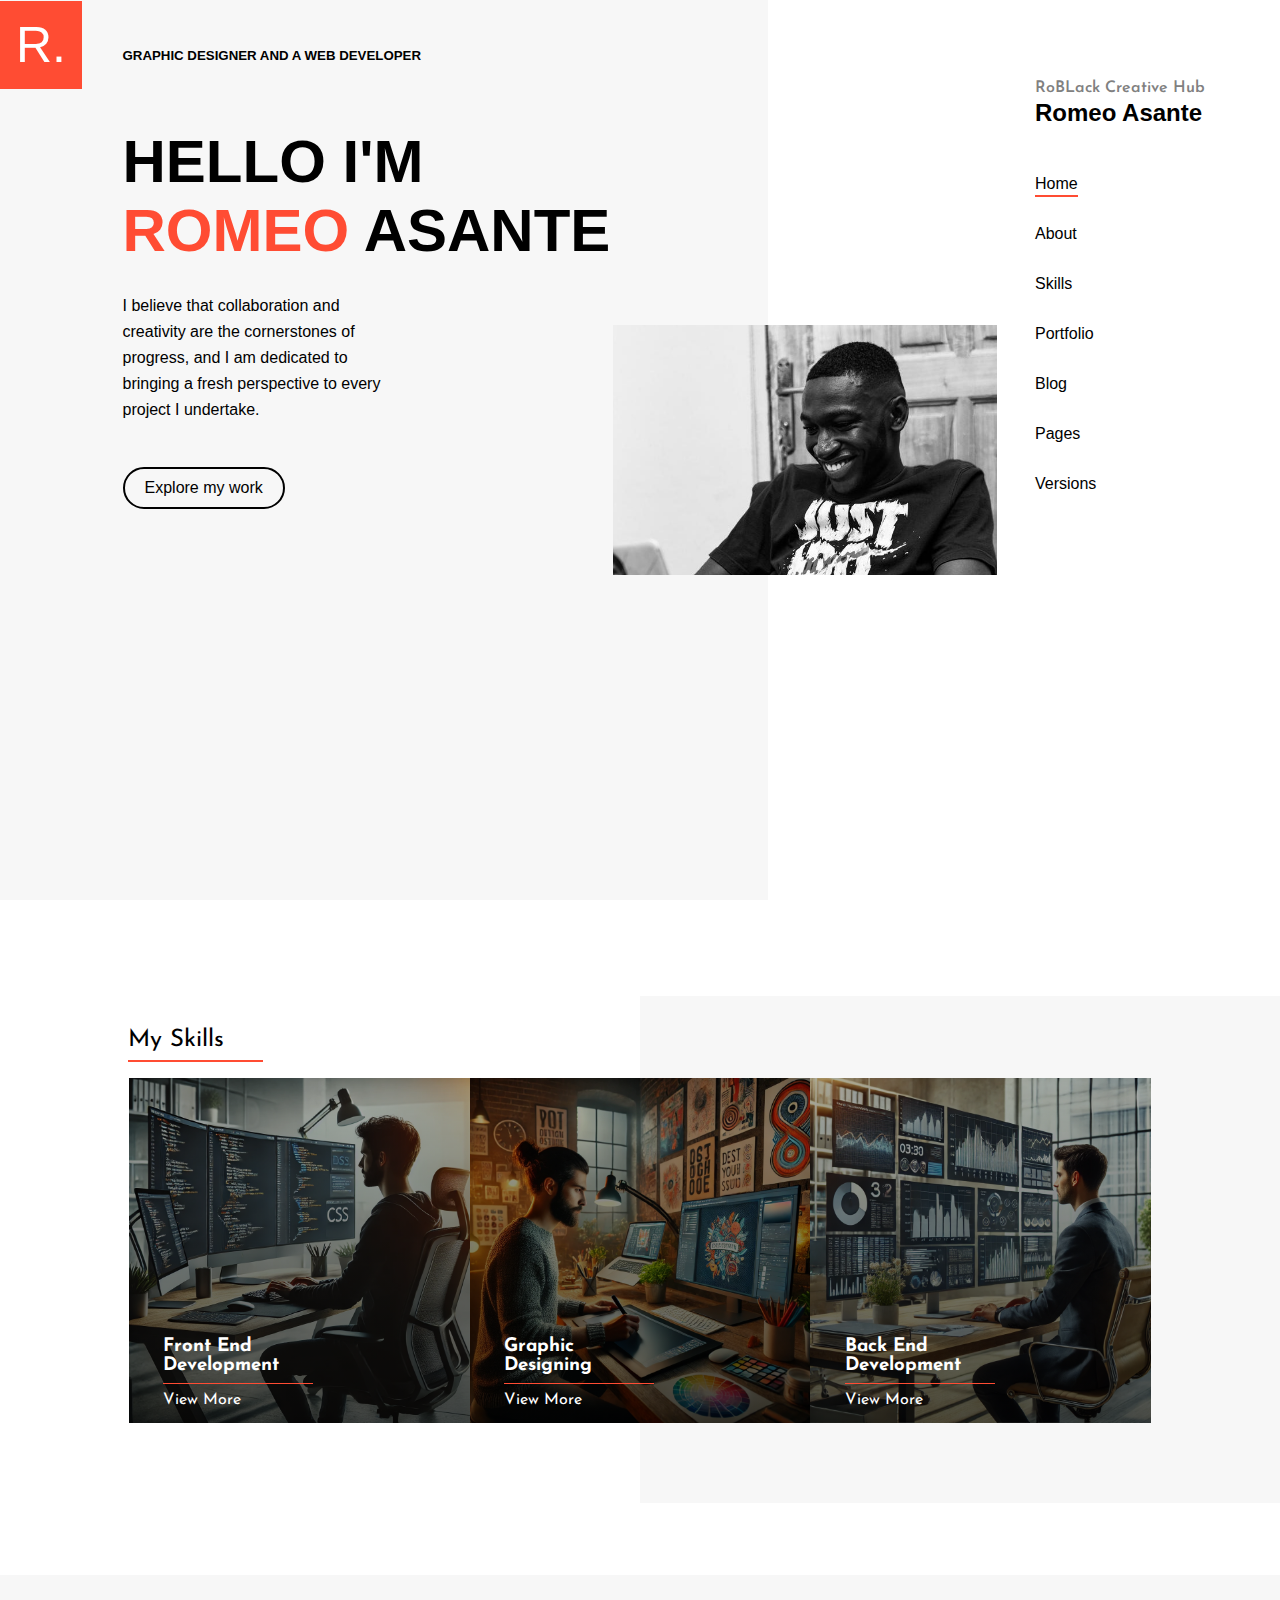
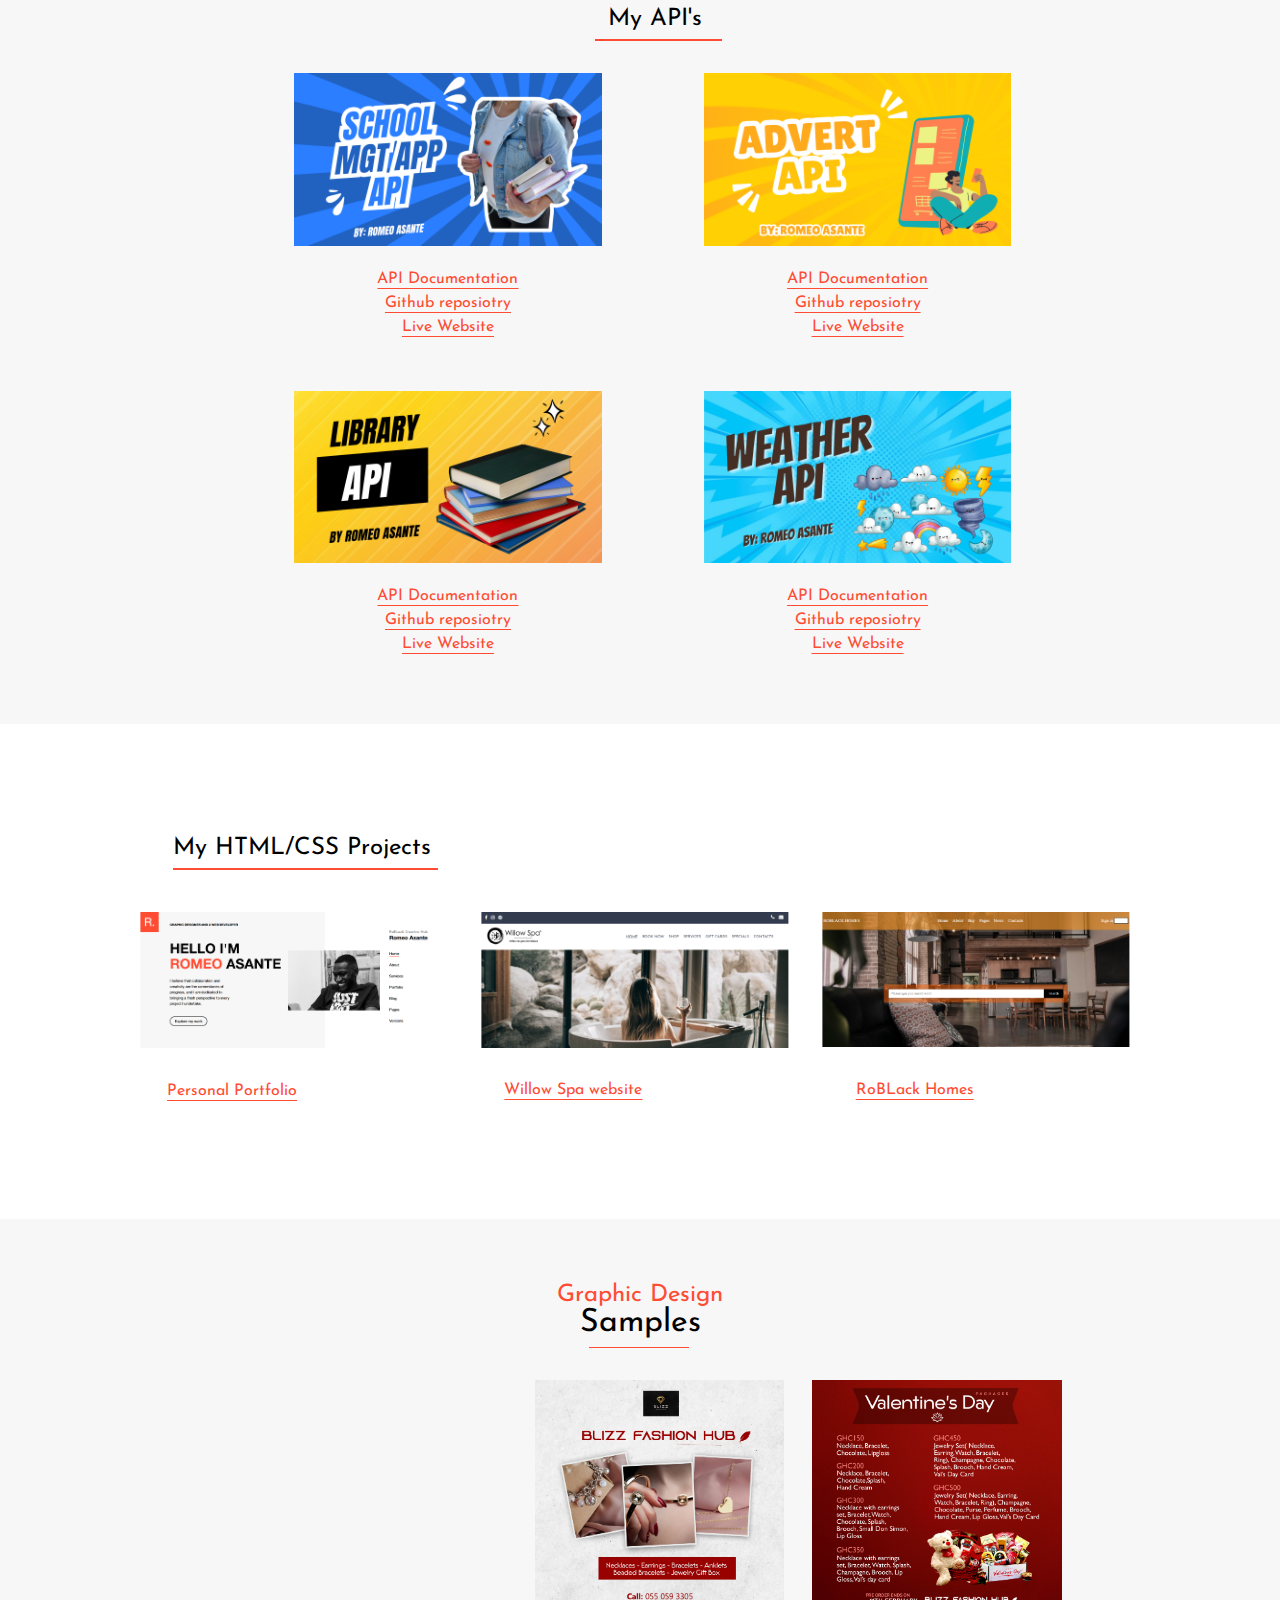
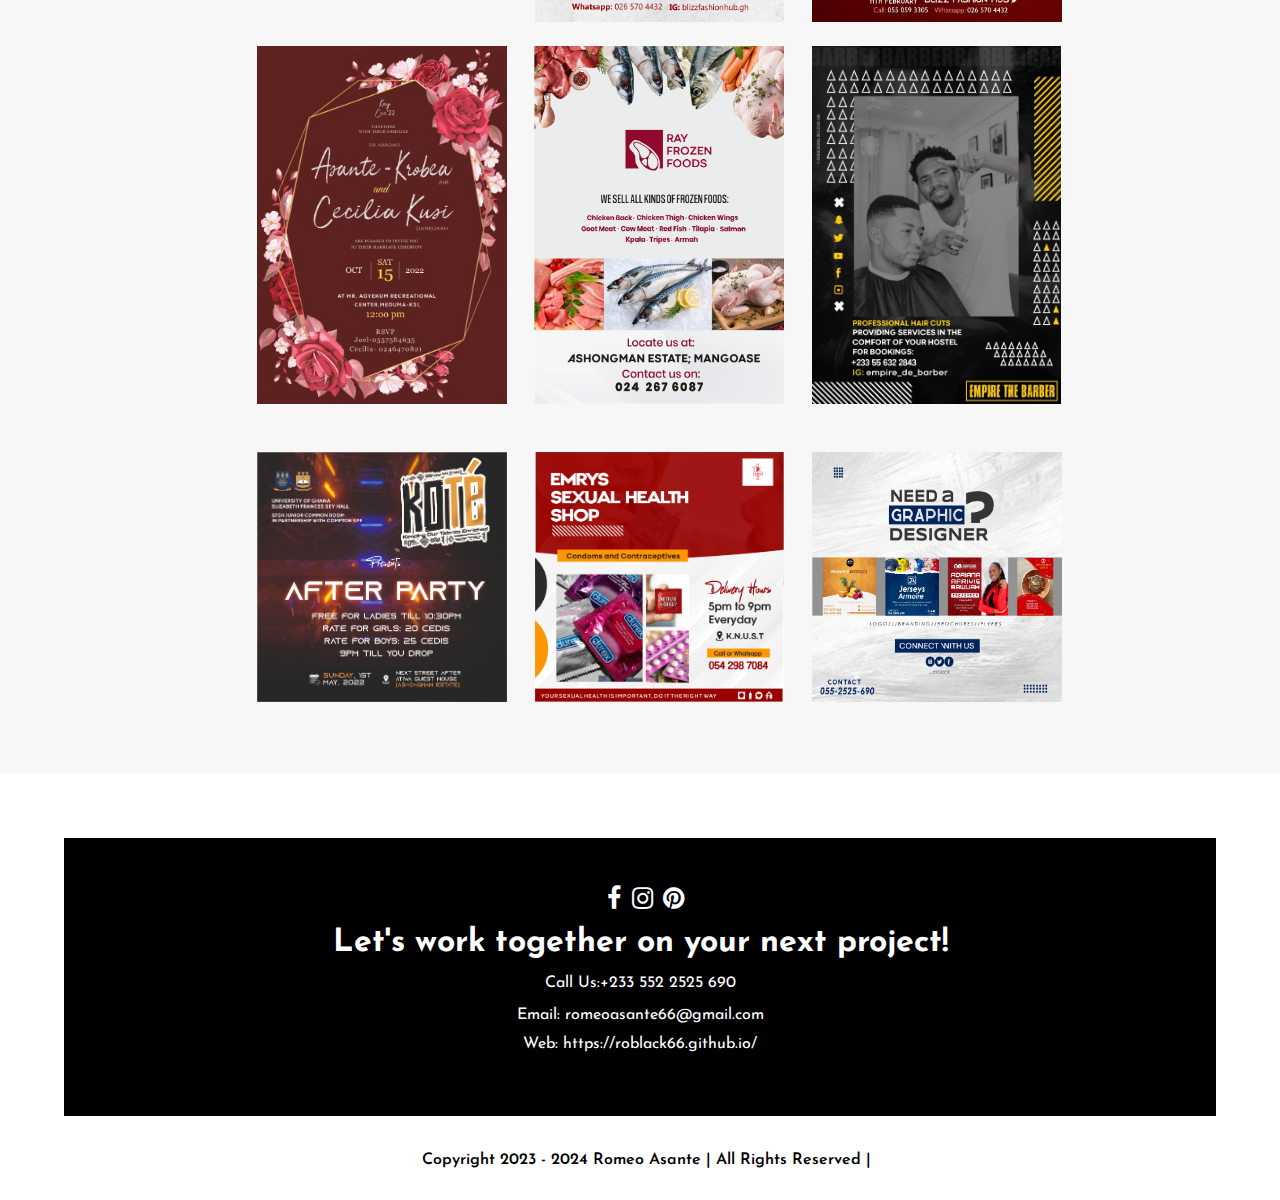
==== commit 386469a1: "project description page added" ====
--- a/index.html
+++ b/index.html
@@ -105,13 +105,17 @@
       <hr class="services-hr">
       <div class="dev-port">
         <div class="first-dev">
-          <img src="./assets/Blue White Modern Shocking YouTube Thumbnail.png" alt="">
+          <a href="project-details.html#school-app">
+            <img src="./assets/Blue White Modern Shocking YouTube Thumbnail.png" alt="School Management System">
+          </a>
           <a href="https://documenter.getpostman.com/view/39689182/2sAY547KNC" target="_blank">API Documentation</a>
           <a href="https://github.com/Team-Skemishis/School-App-Backend" target="_blank">Github reposiotry</a>
           <a href="https://schoolmgtwebapp.netlify.app/" target="_blank">Live Website</a>
         </div>
         <div class="second-dev">
-          <img src="./assets/Orange White Modern Daily Podcast YouTube Thumbnail.png" alt="">
+          <a href="project-details.html#advert-app">
+            <img src="./assets/Orange White Modern Daily Podcast YouTube Thumbnail.png" alt="Advertisement Platform">
+          </a>
           <a href="https://documenter.getpostman.com/view/38771455/2sAXxY59Pj" target="_blank">API Documentation</a>
           <a href="https://github.com/web-architectx/advert-app-back" target="_blank">Github reposiotry</a>
           <a href="https://advert-app-mest.netlify.app" target="_blank">Live Website</a>
@@ -123,13 +127,17 @@
     <div class="dev-main">
       <div class="dev-port">
         <div class="first-dev">
-          <img src="./assets/Yellow and Black Modern How To Make YouTube Thumbnail.png" alt="">
+          <a href="project-details.html#library-app">
+            <img src="./assets/Yellow and Black Modern How To Make YouTube Thumbnail.png" alt="Library Management System">
+          </a>
           <a href="https://documenter.getpostman.com/view/38771455/2sAYQgfng8" target="_blank">API Documentation</a>
           <a href="https://github.com/web-architectx/library-app-backend" target="_blank">Github reposiotry</a>
           <a href="https://github.com/web-architectx/library-app-backend" target="_blank">Live Website</a>
         </div>
         <div class="second-dev">
-          <img src="./assets/Blue Minimalist YouTube Thumbnail.png" alt="">
+          <a href="project-details.html#weather-app">
+            <img src="./assets/Blue Minimalist YouTube Thumbnail.png" alt="Weather Application">
+          </a>
           <a href="https://roblack66.github.io/willow-spa/" target="_blank">API Documentation</a>
           <a href="https://github.com/roblack66/ro-weather" target="_blank">Github reposiotry</a>
           <a href="https://roblack66.github.io/ro-weather/" target="_blank">Live Website</a>
@@ -144,15 +152,21 @@
     <hr class="services-hr-project">
     <div class="dev-port-project">
       <div class="first-dev-project">
-        <img src="./assets/Screenshot 2024-10-26 121437.png" alt="">
+        <a href="frontend-details.html#portfolio" class="project-image-link">
+          <img src="./assets/Screenshot 2024-10-26 121437.png" alt="Personal Portfolio">
+        </a>
         <a href="https://roblack66.github.io/" target="_blank">Personal Portfolio</a>
       </div>
       <div class="second-dev-project">
-        <img src="./assets/Screenshot 2024-10-26 121211.png" alt="">
+        <a href="frontend-details.html#willow-spa" class="project-image-link">
+          <img src="./assets/Screenshot 2024-10-26 121211.png" alt="Willow Spa website">
+        </a>
         <a href="https://roblack66.github.io/willow-spa/" target="_blank">Willow Spa website</a>
       </div>
       <div class="third-dev-project">
-        <img src="./assets/Screenshot 2024-10-26 121407.png" alt="">
+        <a href="frontend-details.html#real-estate" class="project-image-link">
+          <img src="./assets/Screenshot 2024-10-26 121407.png" alt="RoBLack Homes">
+        </a>
         <a href="https://roblack66.github.io/real-estate-landing-page/" target="_blank">RoBLack Homes</a>
       </div>
     </div>
--- a/css/styles.css
+++ b/css/styles.css
@@ -457,7 +457,6 @@
     justify-content: space-around;
     width: 80%;
     object-fit: contain;
-    /* padding-left: 23%; */
     padding-top: 1rem;
 }
 
@@ -870,3 +869,48 @@
     transition: 1.5s ease;
 }
 
+/* Update the project image link styles */
+.project-image-link {
+    display: block;
+    width: 100%;
+    margin-left: 50%;
+}
+
+.project-image-link img {
+    width: 100%;
+    padding-bottom: 0.8rem;
+}
+
+/* Keep existing styles but update these properties */
+.dev-port-project {
+    display: flex;
+    justify-content: space-around;
+    width: 80%;
+    object-fit: contain;
+    padding-top: 1rem;
+}
+
+.first-dev-project,
+.second-dev-project,
+.third-dev-project {
+    width: 30%;
+    object-fit: contain;
+}
+
+/* Fix image alignment with text */
+.first-dev-project a,
+.second-dev-project a,
+.third-dev-project a {
+    display: block;
+    text-align: center;
+    margin-top: 10px;
+}
+
+/* Maintain image dimensions */
+.dev-port-project img {
+    width: 100%;
+    padding-bottom: 0.8rem;
+    margin-left: 50%;
+    transform: translateX(-50%);
+}
+
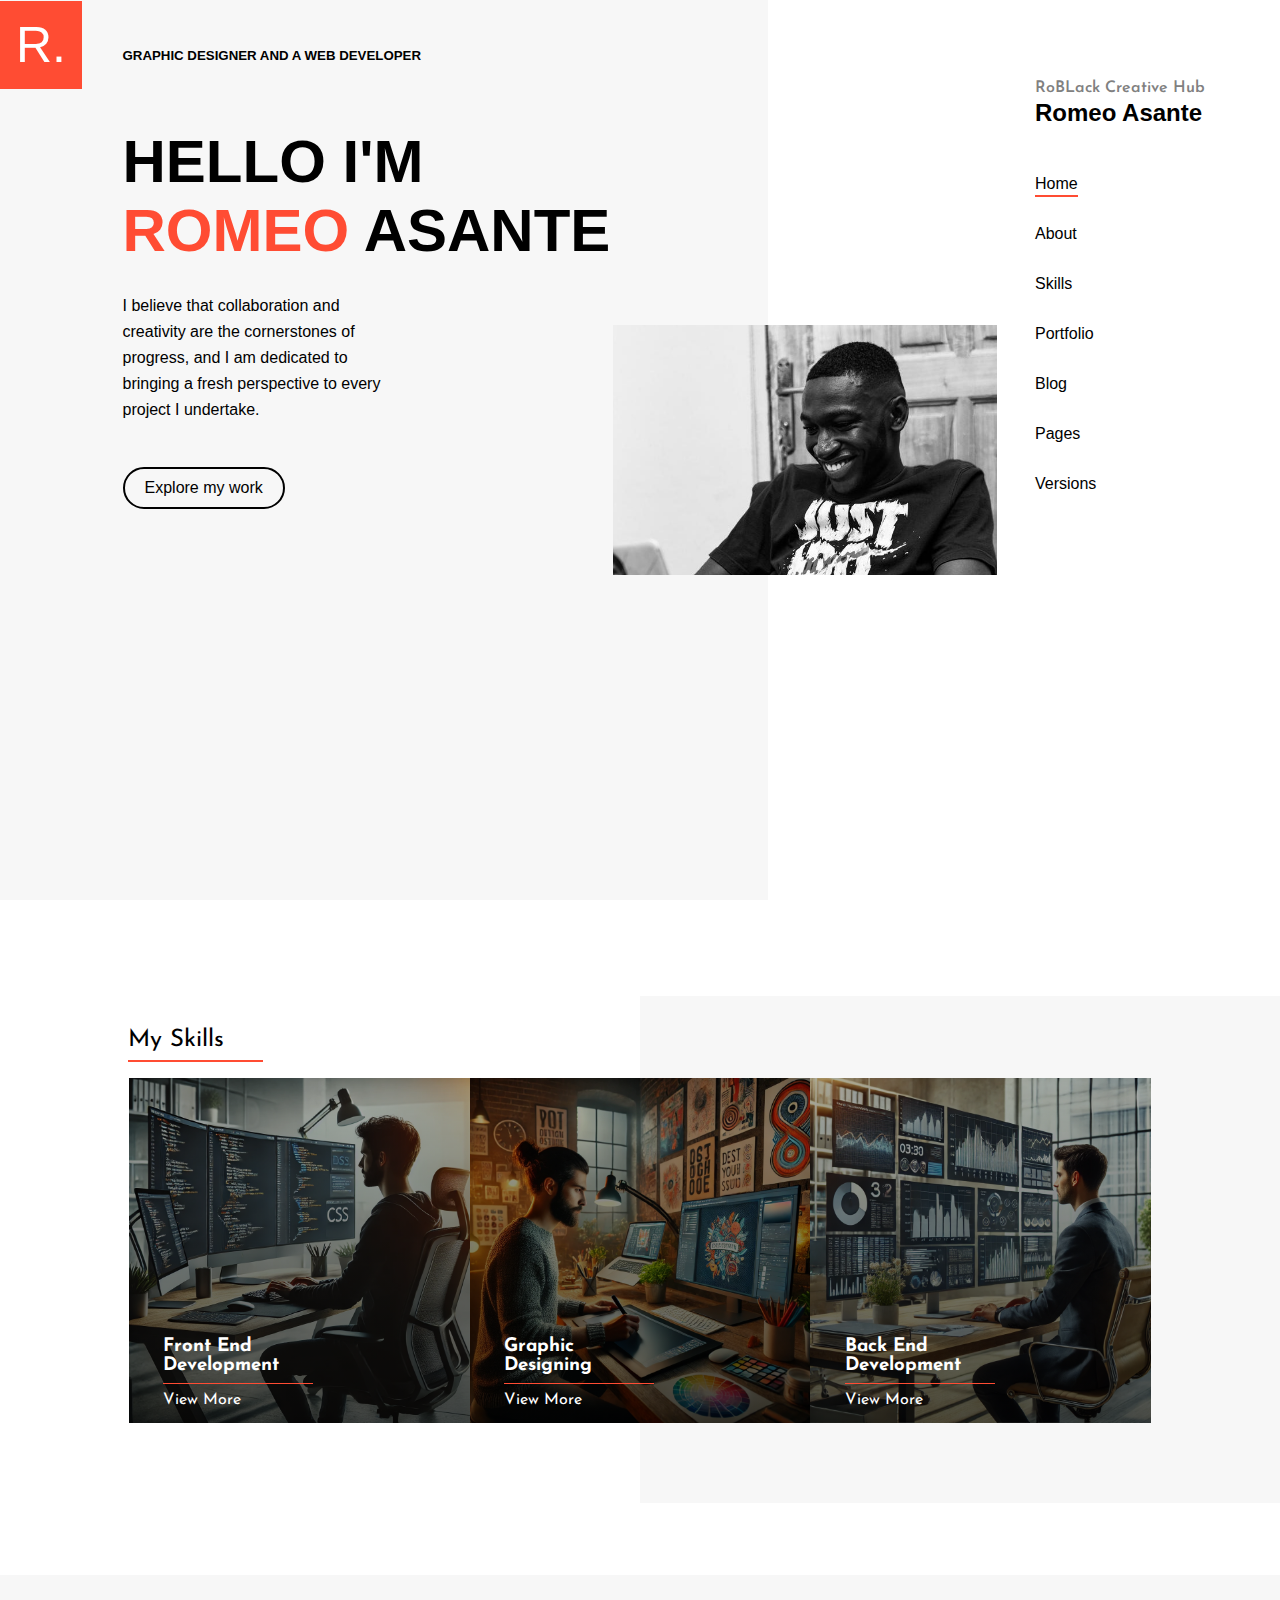
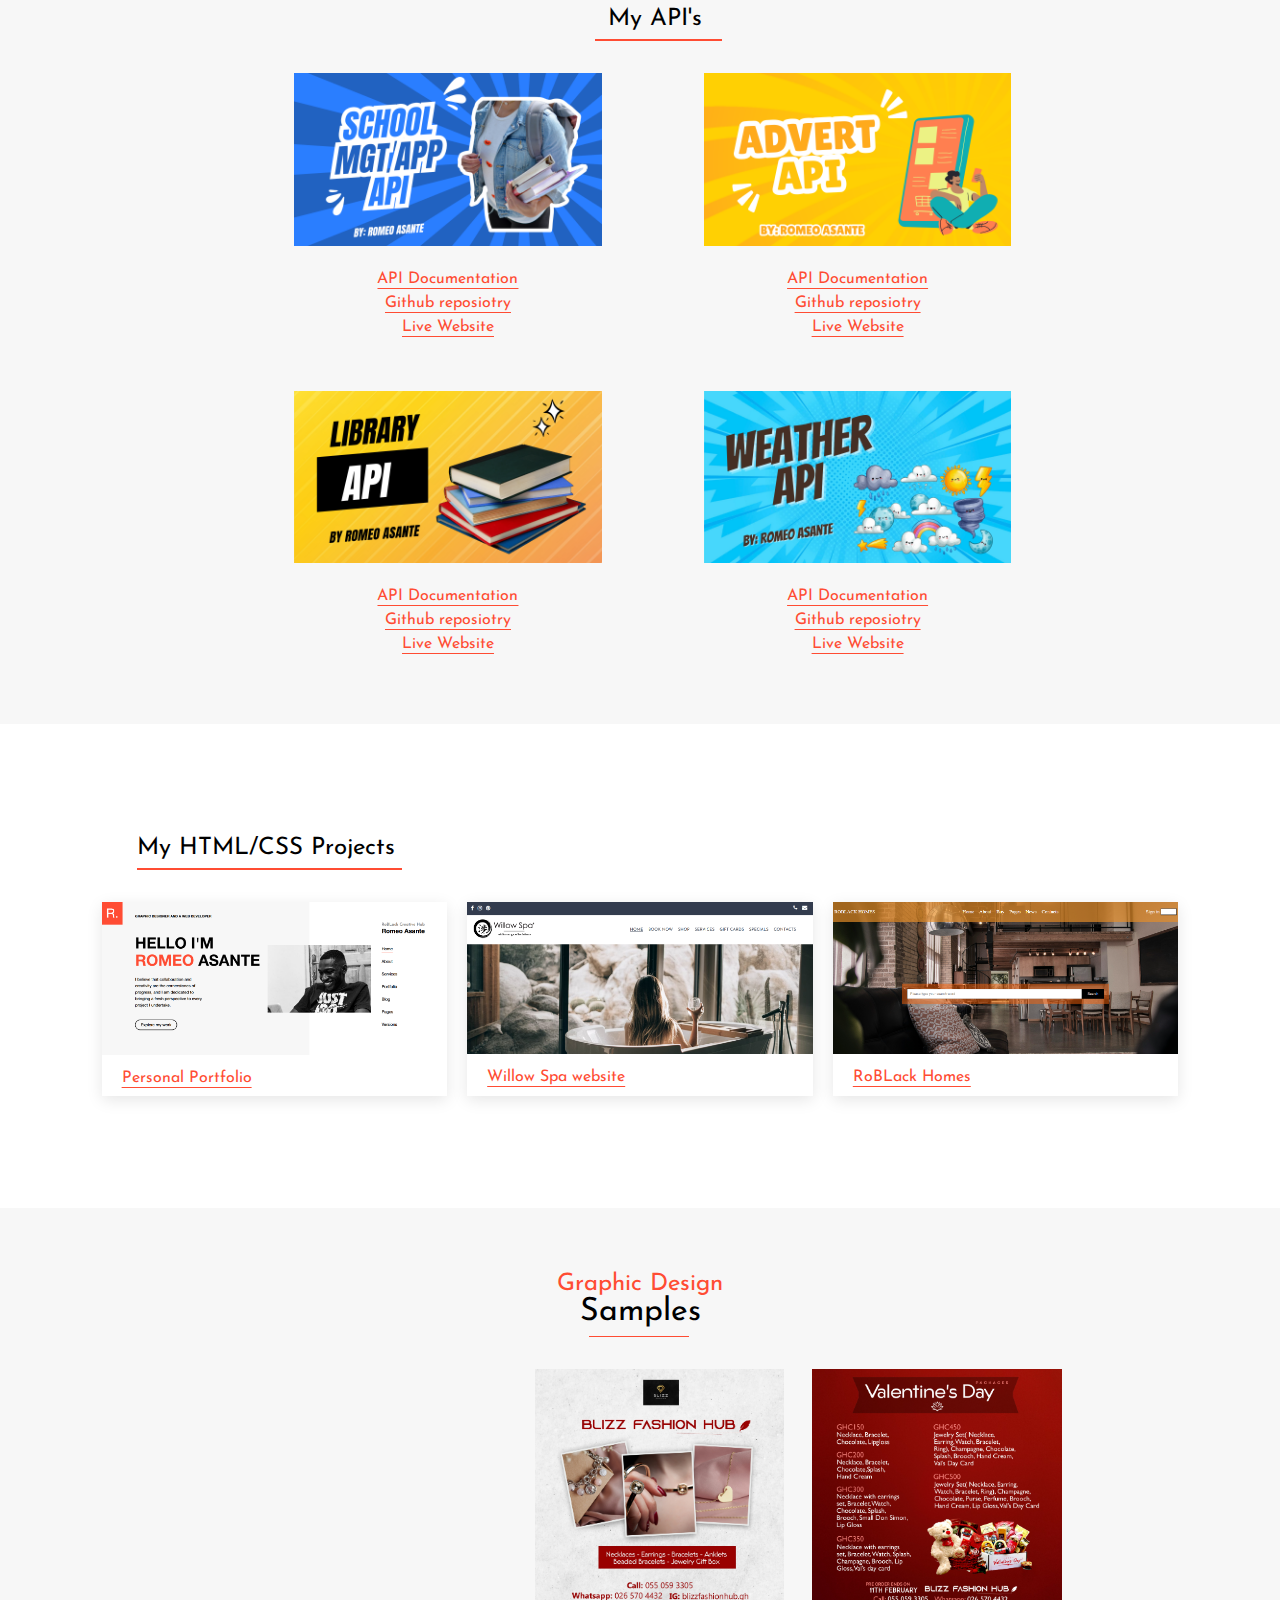
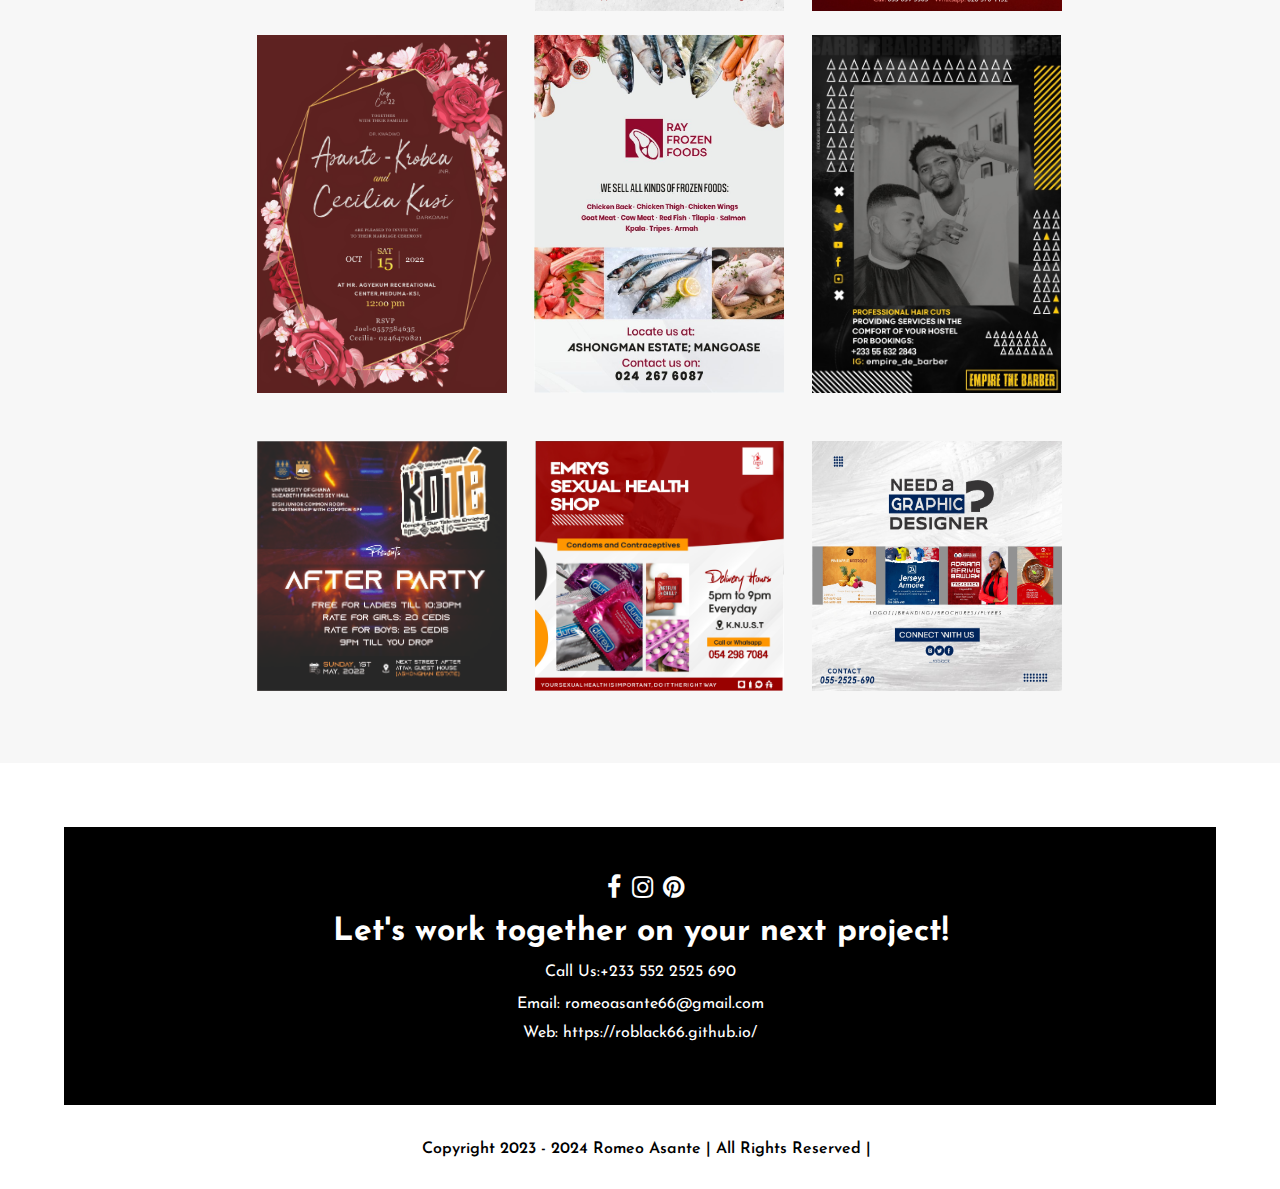
==== commit be478167: "library link added" ====
--- a/index.html
+++ b/index.html
@@ -132,7 +132,7 @@
           </a>
           <a href="https://documenter.getpostman.com/view/38771455/2sAYQgfng8" target="_blank">API Documentation</a>
           <a href="https://github.com/web-architectx/library-app-backend" target="_blank">Github reposiotry</a>
-          <a href="https://github.com/web-architectx/library-app-backend" target="_blank">Live Website</a>
+          <a href="https://library-app-front.vercel.app/" target="_blank">Live Website</a>
         </div>
         <div class="second-dev">
           <a href="project-details.html#weather-app">
--- a/css/styles.css
+++ b/css/styles.css
@@ -425,7 +425,7 @@
     border: none;
     border-top: 2.5px solid #FF4C33;
     width: 265px;
-    margin-left: 13.5%;
+    margin-left: 10.7%;
     padding-bottom: 1rem;
 }
 .skills-hr{
@@ -452,12 +452,14 @@
     padding-top: 1rem;
 }
 
-.dev-port-project{
+.dev-port-project {
     display: flex;
-    justify-content: space-around;
-    width: 80%;
-    object-fit: contain;
+    justify-content: center;
+    width: 90%;
+    max-width: 1200px;
+    margin: 0 auto;
     padding-top: 1rem;
+    gap: 20px;
 }
 
 .dev-port a{
@@ -466,9 +468,11 @@
 }
 .dev-port-project a{
     display: block;
+    text-align: center;
     padding-bottom: 0.5rem;
-    margin-left: 40%;
-}
+    margin-left: 0;
+}
+
 
 .dev-port img{
     width: 100%;
@@ -476,8 +480,8 @@
 }
 .dev-port-project img{
     width: 100%;
-    padding-bottom: 0.8rem; 
-    margin-left: 50%;
+    padding-bottom: 0;
+    margin-left: 0;
 }
 
 .first-dev{
@@ -485,23 +489,21 @@
     padding-right: 10%;
     object-fit: contain;
 }
-.first-dev-project{
+.first-dev-project,
+.second-dev-project,
+.third-dev-project {
     width: 30%;
-    object-fit: contain;
+    padding: 0;
+    background: white;
+    border-radius: 0;
+    box-shadow: 0 4px 15px rgba(0, 0, 0, 0.1);
+    overflow: hidden;
 }
 .second-dev{
     width: 30%;
     object-fit: contain;
 }
-.second-dev-project{
-    width: 30%;
-    object-fit: contain;
-}
 .third-dev{
-    width: 30%;
-    object-fit: contain;
-}
-.third-dev-project{
     width: 30%;
     object-fit: contain;
 }
@@ -574,7 +576,7 @@
 }
 
 .dev-main-project h2{
-    padding-left: 13.5%;
+    padding-left: 10.7%;
     /* padding-bottom: 3rem; */
     font-family: "Josefin Sans", sans-serif;
     font-optical-sizing: auto;
@@ -871,46 +873,79 @@
 
 /* Update the project image link styles */
 .project-image-link {
-    display: block;
-    width: 100%;
-    margin-left: 50%;
+    width: 100%;
+    display: block;
+    margin: 0;
+    padding: 0;
+    line-height: 0; /* Remove any extra space */
 }
 
 .project-image-link img {
     width: 100%;
-    padding-bottom: 0.8rem;
-}
-
-/* Keep existing styles but update these properties */
-.dev-port-project {
-    display: flex;
-    justify-content: space-around;
-    width: 80%;
-    object-fit: contain;
-    padding-top: 1rem;
-}
-
-.first-dev-project,
-.second-dev-project,
-.third-dev-project {
-    width: 30%;
-    object-fit: contain;
-}
-
-/* Fix image alignment with text */
-.first-dev-project a,
-.second-dev-project a,
-.third-dev-project a {
-    display: block;
-    text-align: center;
-    margin-top: 10px;
-}
-
-/* Maintain image dimensions */
-.dev-port-project img {
-    width: 100%;
-    padding-bottom: 0.8rem;
-    margin-left: 50%;
-    transform: translateX(-50%);
-}
-
+    height: auto;
+    display: block;
+    margin: 0;
+    padding: 0;
+    border-radius: 0;
+    vertical-align: bottom; /* Remove any extra space */
+}
+
+/* Update link styles */
+.dev-port-project a:not(.project-image-link) {
+    padding: 10px;
+    margin: 0;
+    color: #FF4C33;
+    text-decoration: underline;
+    font-family: "Josefin Sans", sans-serif;
+    font-weight: 400;
+    text-underline-offset: 0.3rem;
+    text-align: left;
+    padding-left: 20px;
+}
+
+/* Reset padding for image container */
+.project-image-link {
+    width: 100%;
+    display: block;
+    margin: 0;
+    padding: 0;
+    line-height: 0; /* Remove any extra space */
+}
+
+/* Reset other link padding */
+.dev-port-project a {
+    display: block;
+    text-align: left;
+    padding-bottom: 0.3rem; /* Reduce bottom padding */
+    margin-left: 0;
+    text-decoration: underline;
+    text-underline-offset: 0.3rem;
+}
+
+/* Hover effects */
+.first-dev-project:hover,
+.second-dev-project:hover,
+.third-dev-project:hover {
+    transform: translateY(-5px);
+    box-shadow: 0 6px 20px rgba(0, 0, 0, 0.15);
+    transition: all 0.3s ease;
+}
+
+/* Responsive styles */
+@media screen and (max-width: 768px) {
+    .dev-port-project {
+        flex-direction: column;
+        align-items: center;
+        width: 90%;
+        margin: 0 auto;
+        gap: 30px;
+    }
+
+    .first-dev-project,
+    .second-dev-project,
+    .third-dev-project {
+        width: 100%;
+        max-width: 400px;
+    }
+}
+
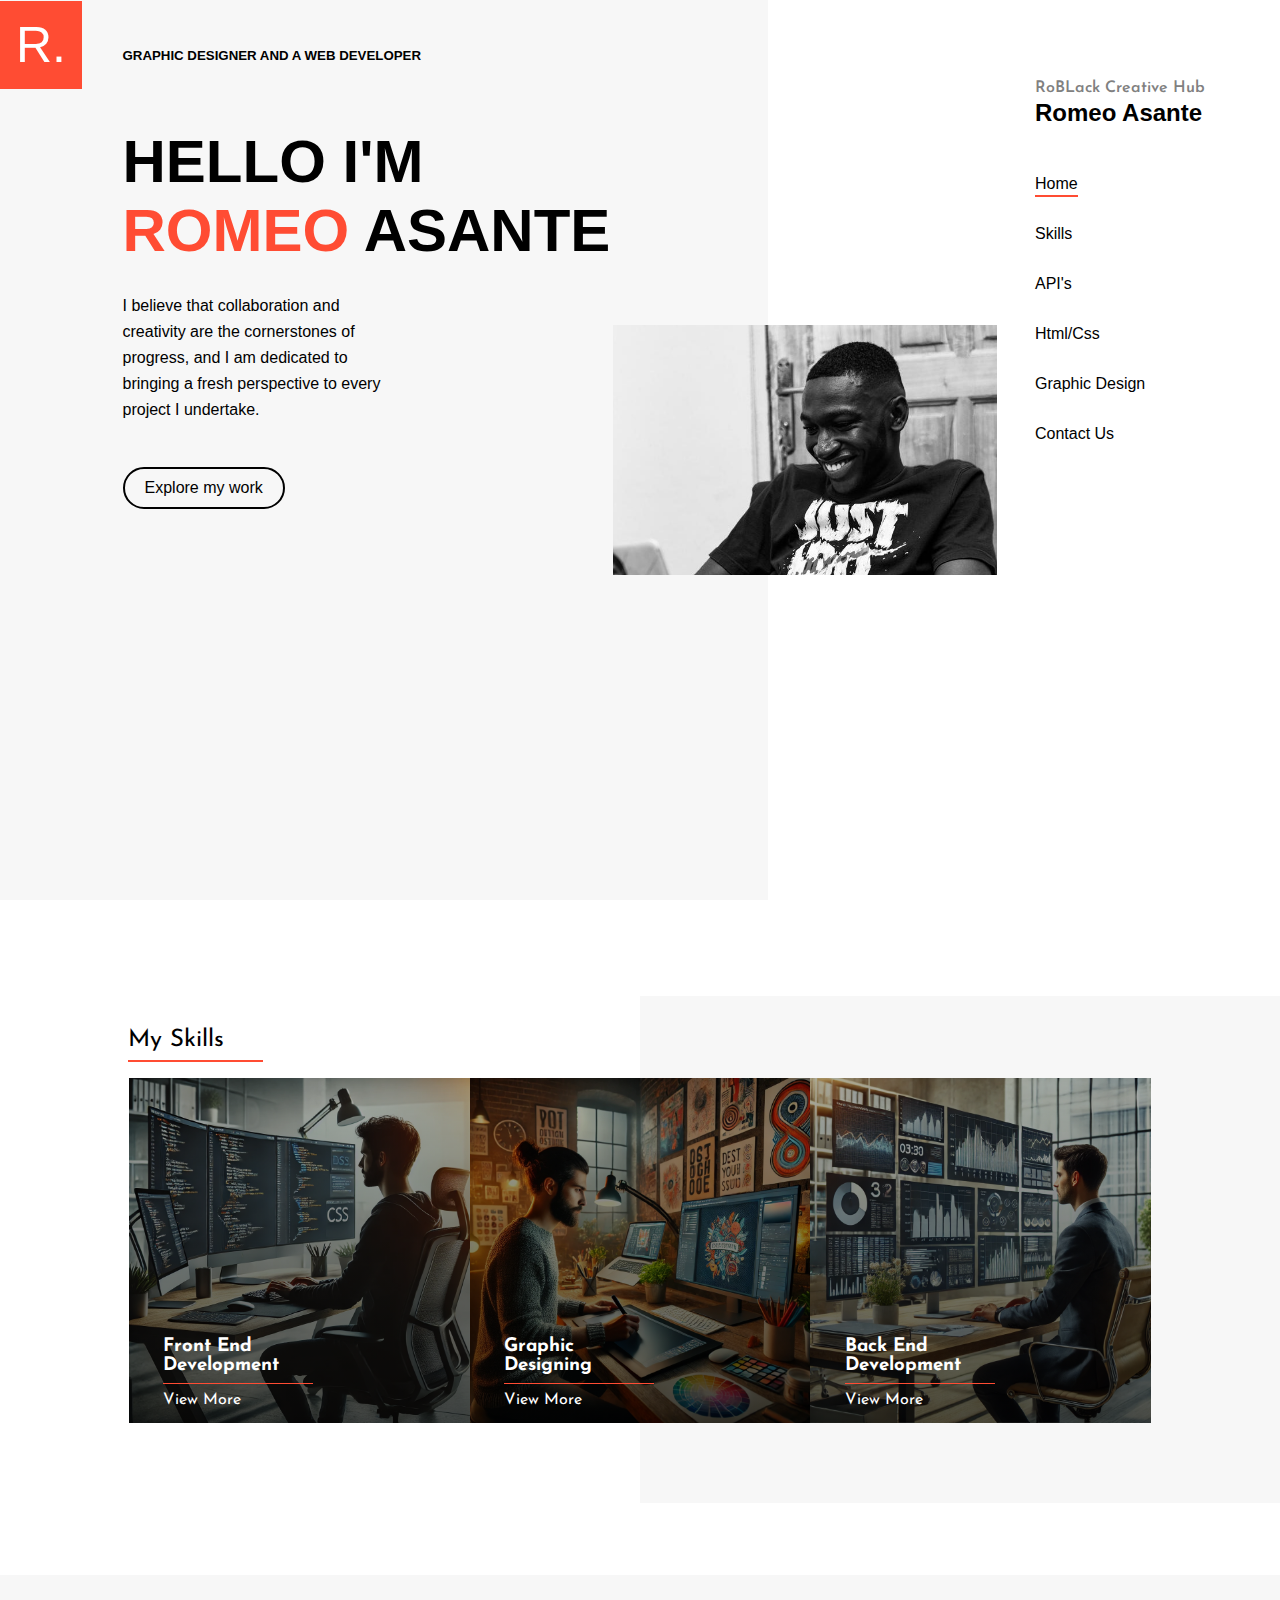
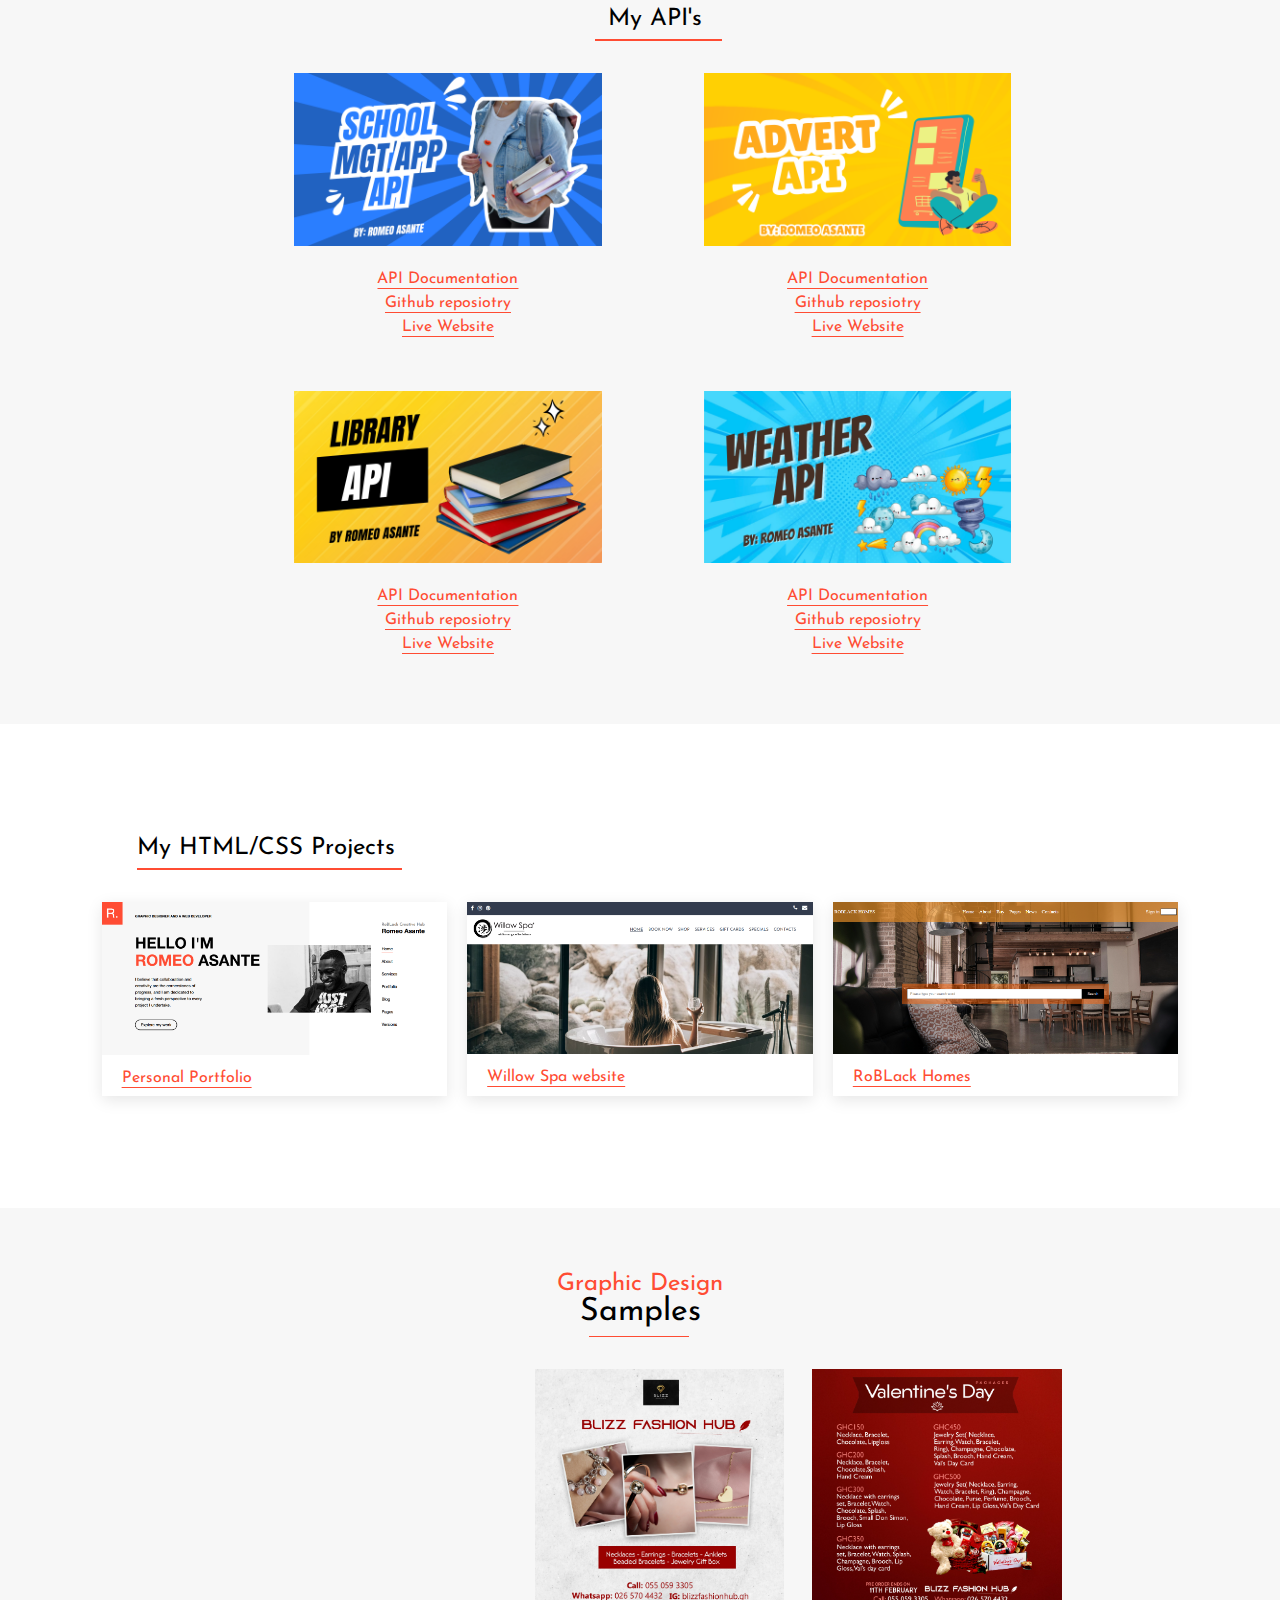
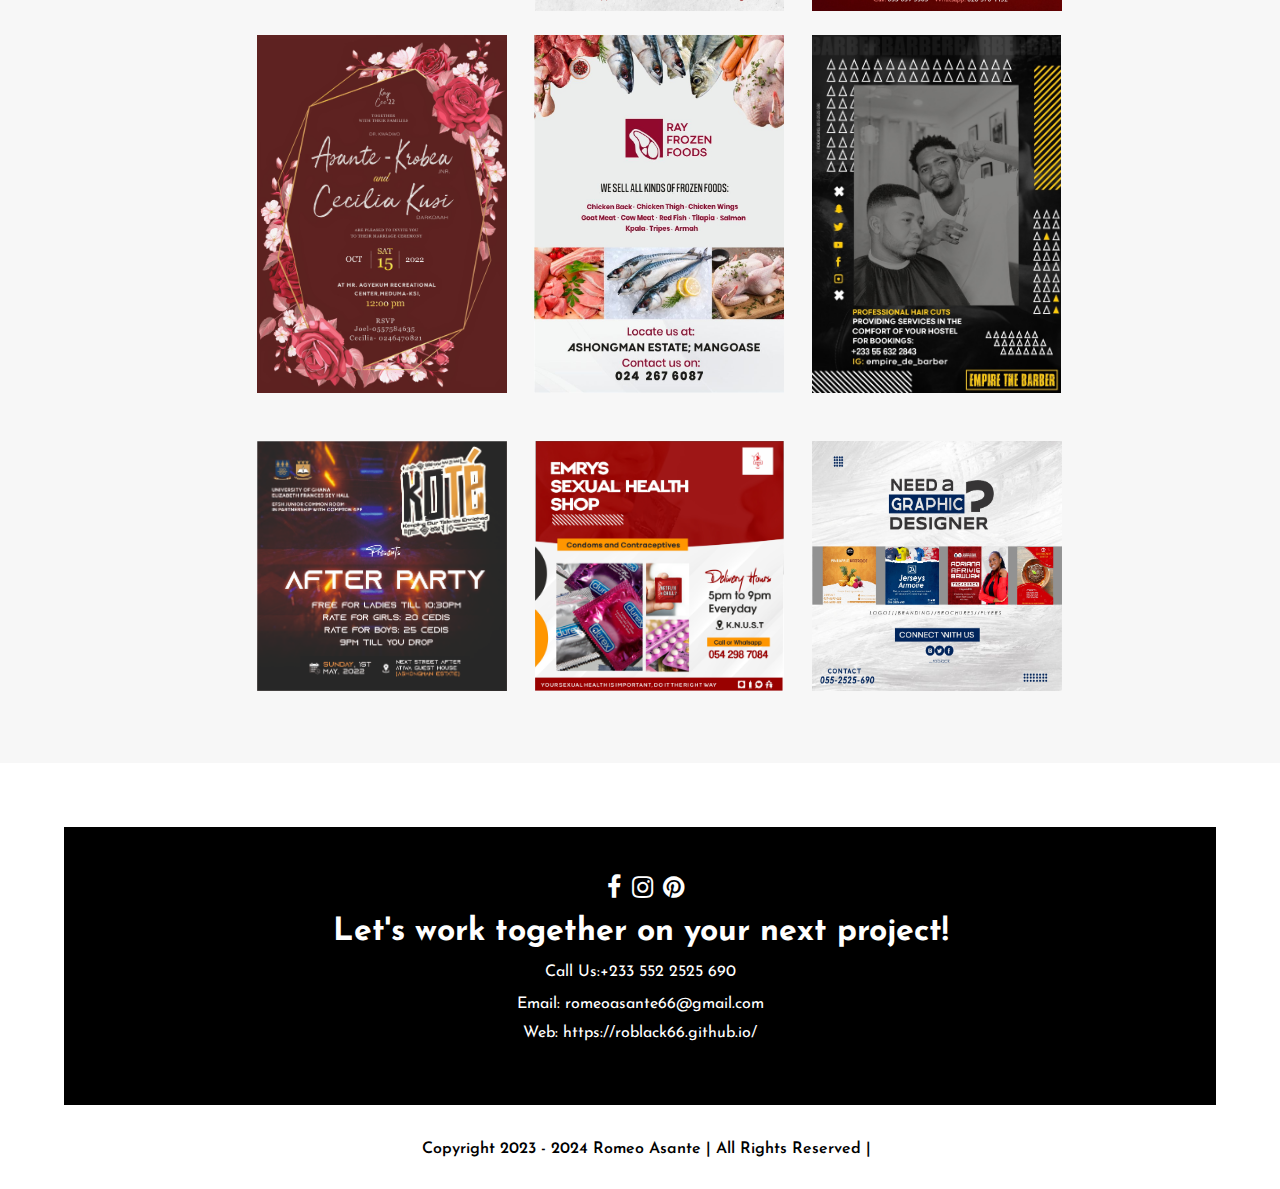
==== commit 61622d44: "Nav bar linked appropriately" ====
--- a/index.html
+++ b/index.html
@@ -40,12 +40,12 @@
       </div>
       <ul class="nav-items">
         <li class="list-item"><a href="#" class="active">Home</a></li>
-        <li class="list-item"><a href="#">About</a></li>
-        <li class="list-item"><a href="#">Skills</a></li>
-        <li class="list-item"><a href="#">Portfolio</a></li>
-        <li class="list-item"><a href="#">Blog</a></li>
-        <li class="list-item"><a href="#">Pages</a></li>
-        <li class="list-item"><a href="#">Versions</a></li>
+        <!-- <li class="list-item"><a href="#">About</a></li> -->
+        <li class="list-item"><a href="#services">Skills</a></li>
+        <li class="list-item"><a href="#backend-apis">API's</a></li>
+        <li class="list-item"><a href="#front-end-projects">Html/Css</a></li>
+        <li class="list-item"><a href="#graphic-design">Graphic Design</a></li>
+        <li class="list-item"><a href="#contact">Contact Us</a></li>
       </ul>
     </div>
   </section>
@@ -132,7 +132,7 @@
           </a>
           <a href="https://documenter.getpostman.com/view/38771455/2sAYQgfng8" target="_blank">API Documentation</a>
           <a href="https://github.com/web-architectx/library-app-backend" target="_blank">Github reposiotry</a>
-          <a href="https://library-app-front.vercel.app/" target="_blank">Live Website</a>
+          <a href="https://library-app-mest.netlify.app/" target="_blank">Live Website</a>
         </div>
         <div class="second-dev">
           <a href="project-details.html#weather-app">
@@ -204,7 +204,7 @@
 
 
 
-  <section class="contact-us">
+  <section id="contact" class="contact-us">
     <div class="social-icons">
       <a href="#" class="social-icons" target="_blank"><i class="fa fa-facebook-f" style="font-size:25px;color:white"></i></i></a>
       <a href="#" class="social-icons" target="_blank"><i class="fa fa-instagram" style="font-size:25px;color:white"></i></a>
